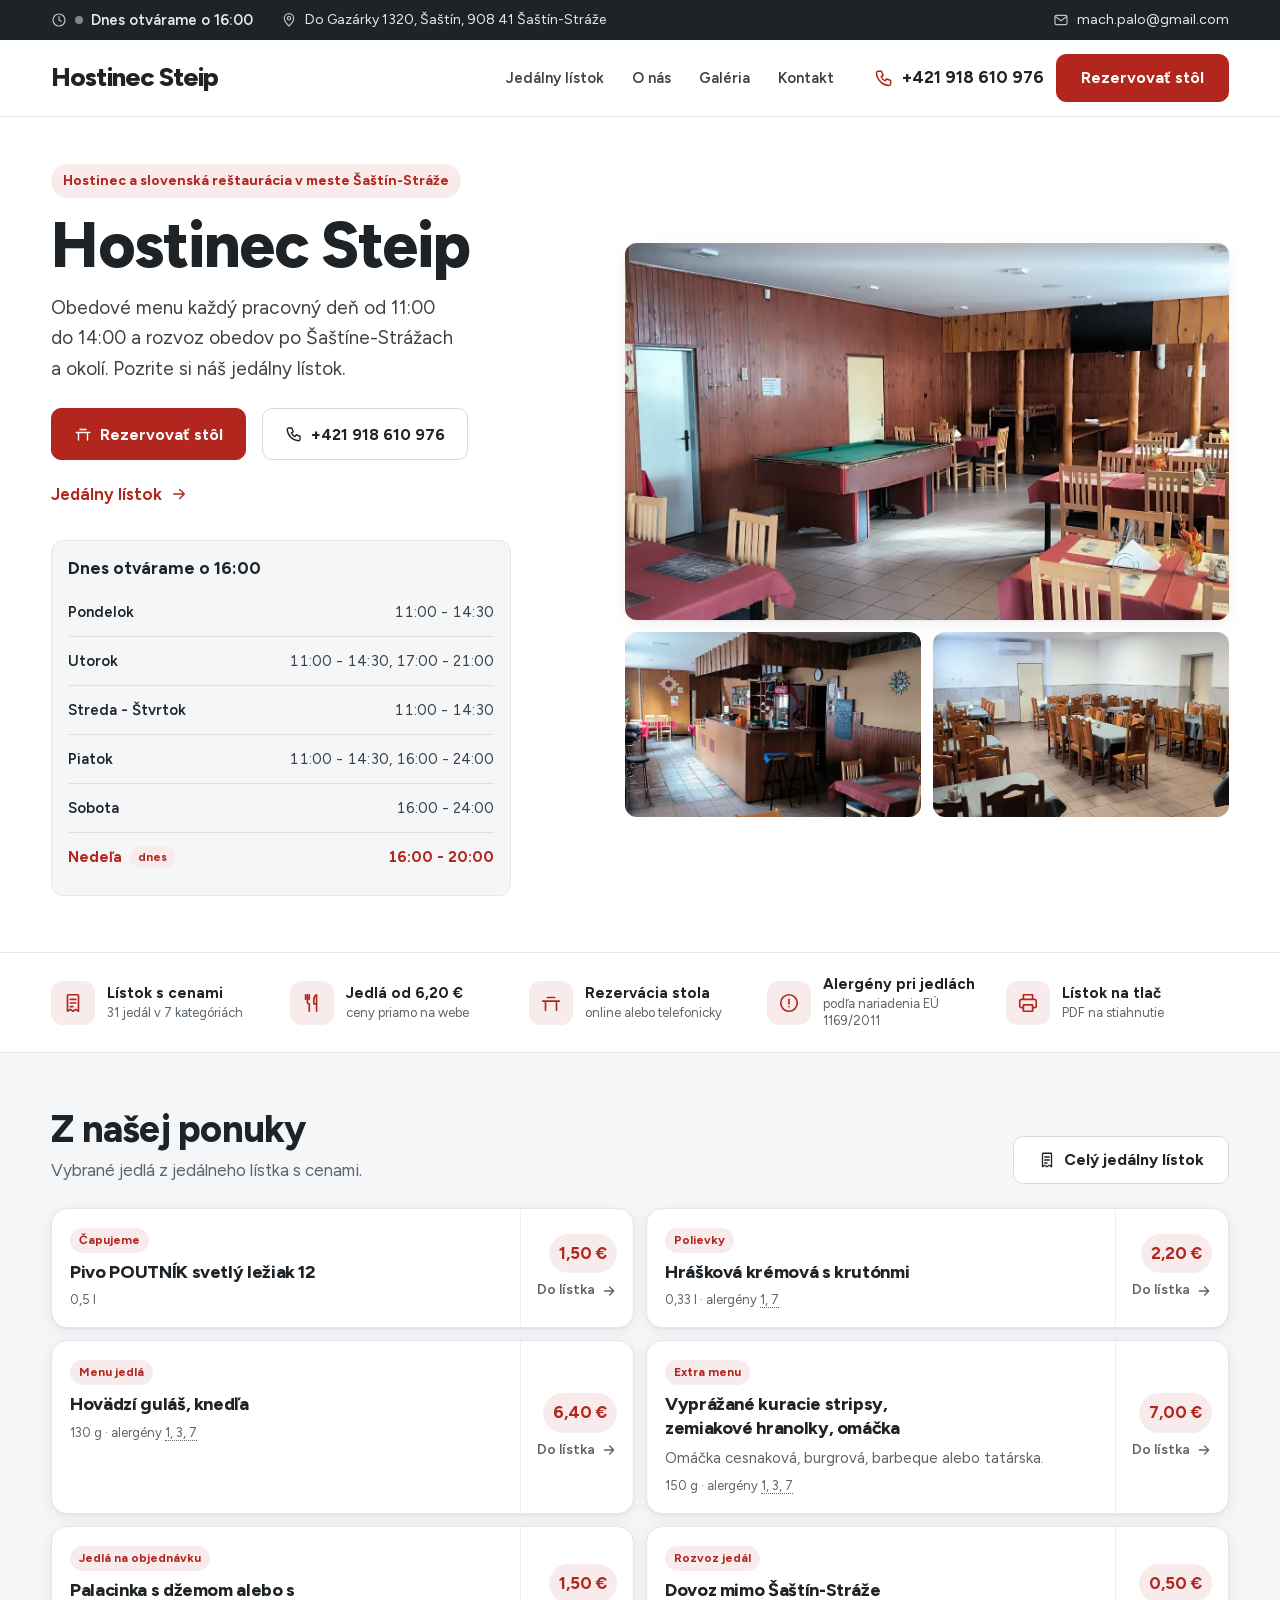
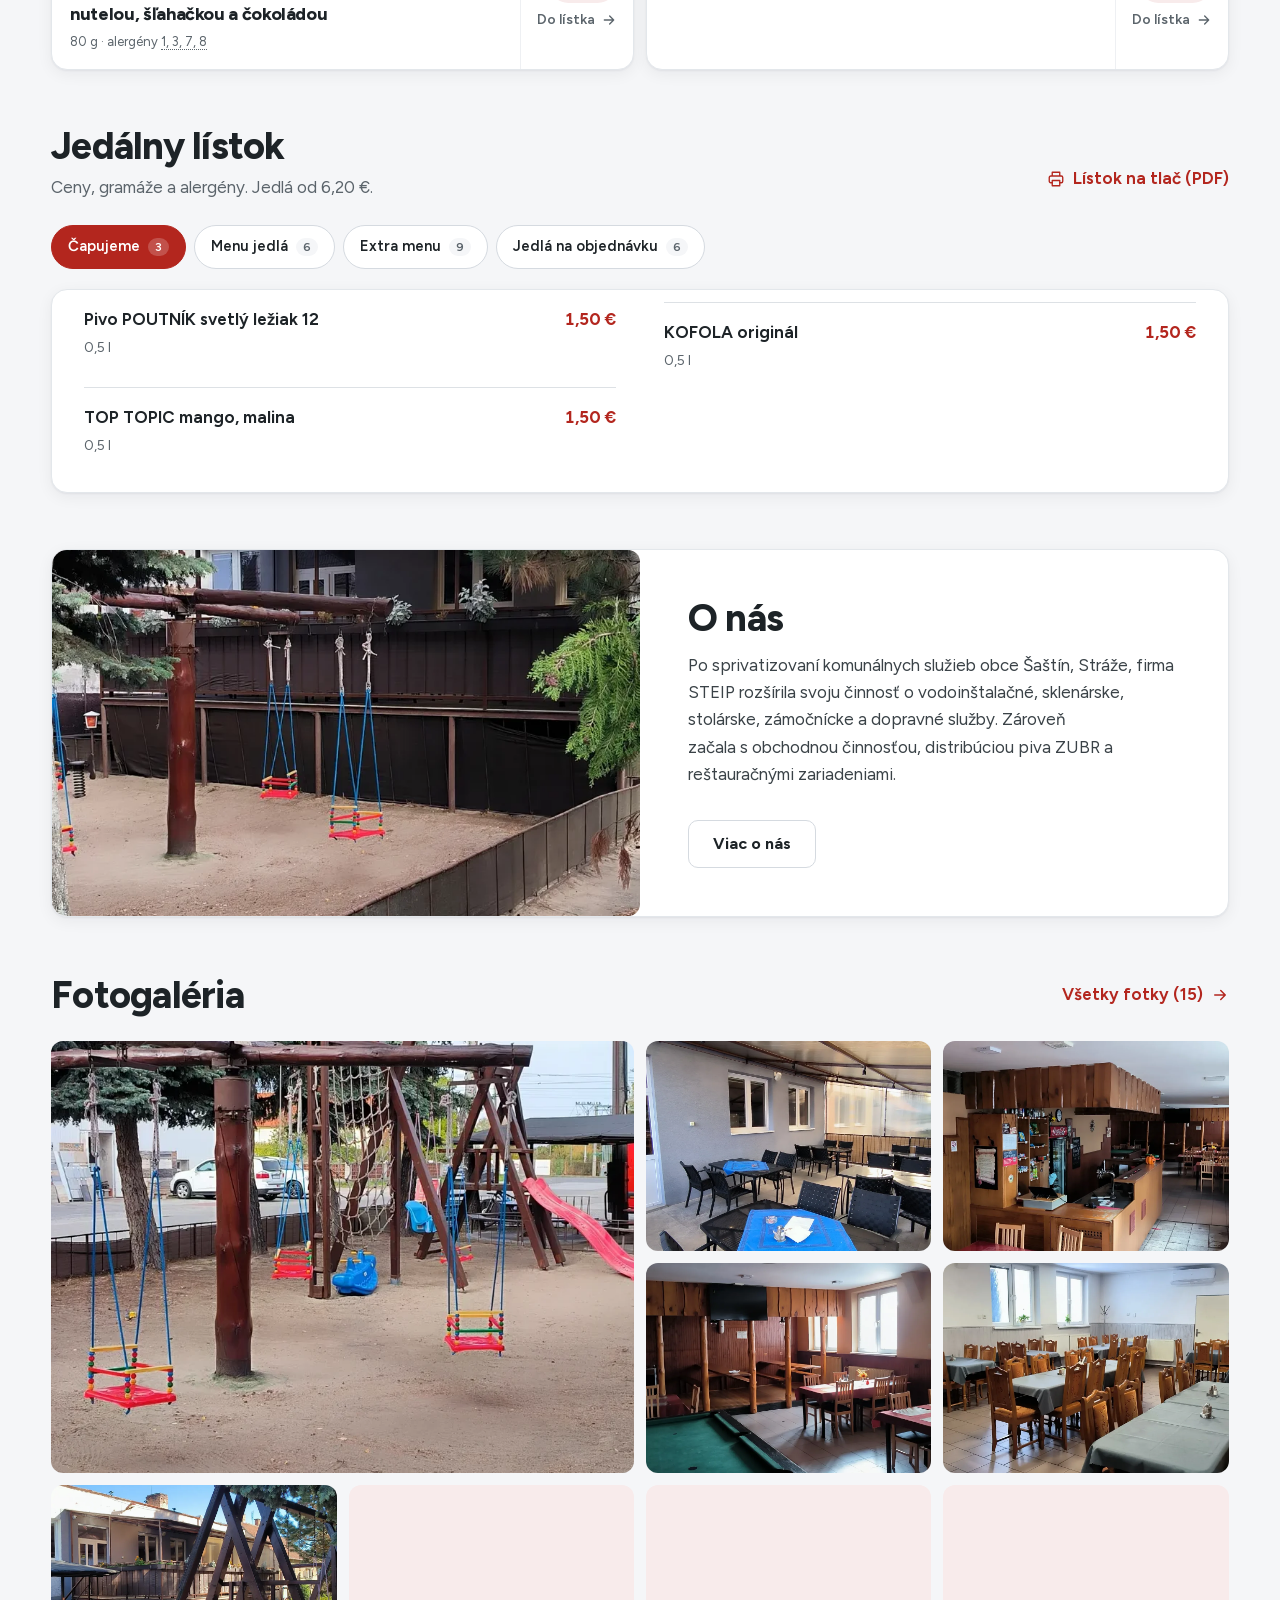
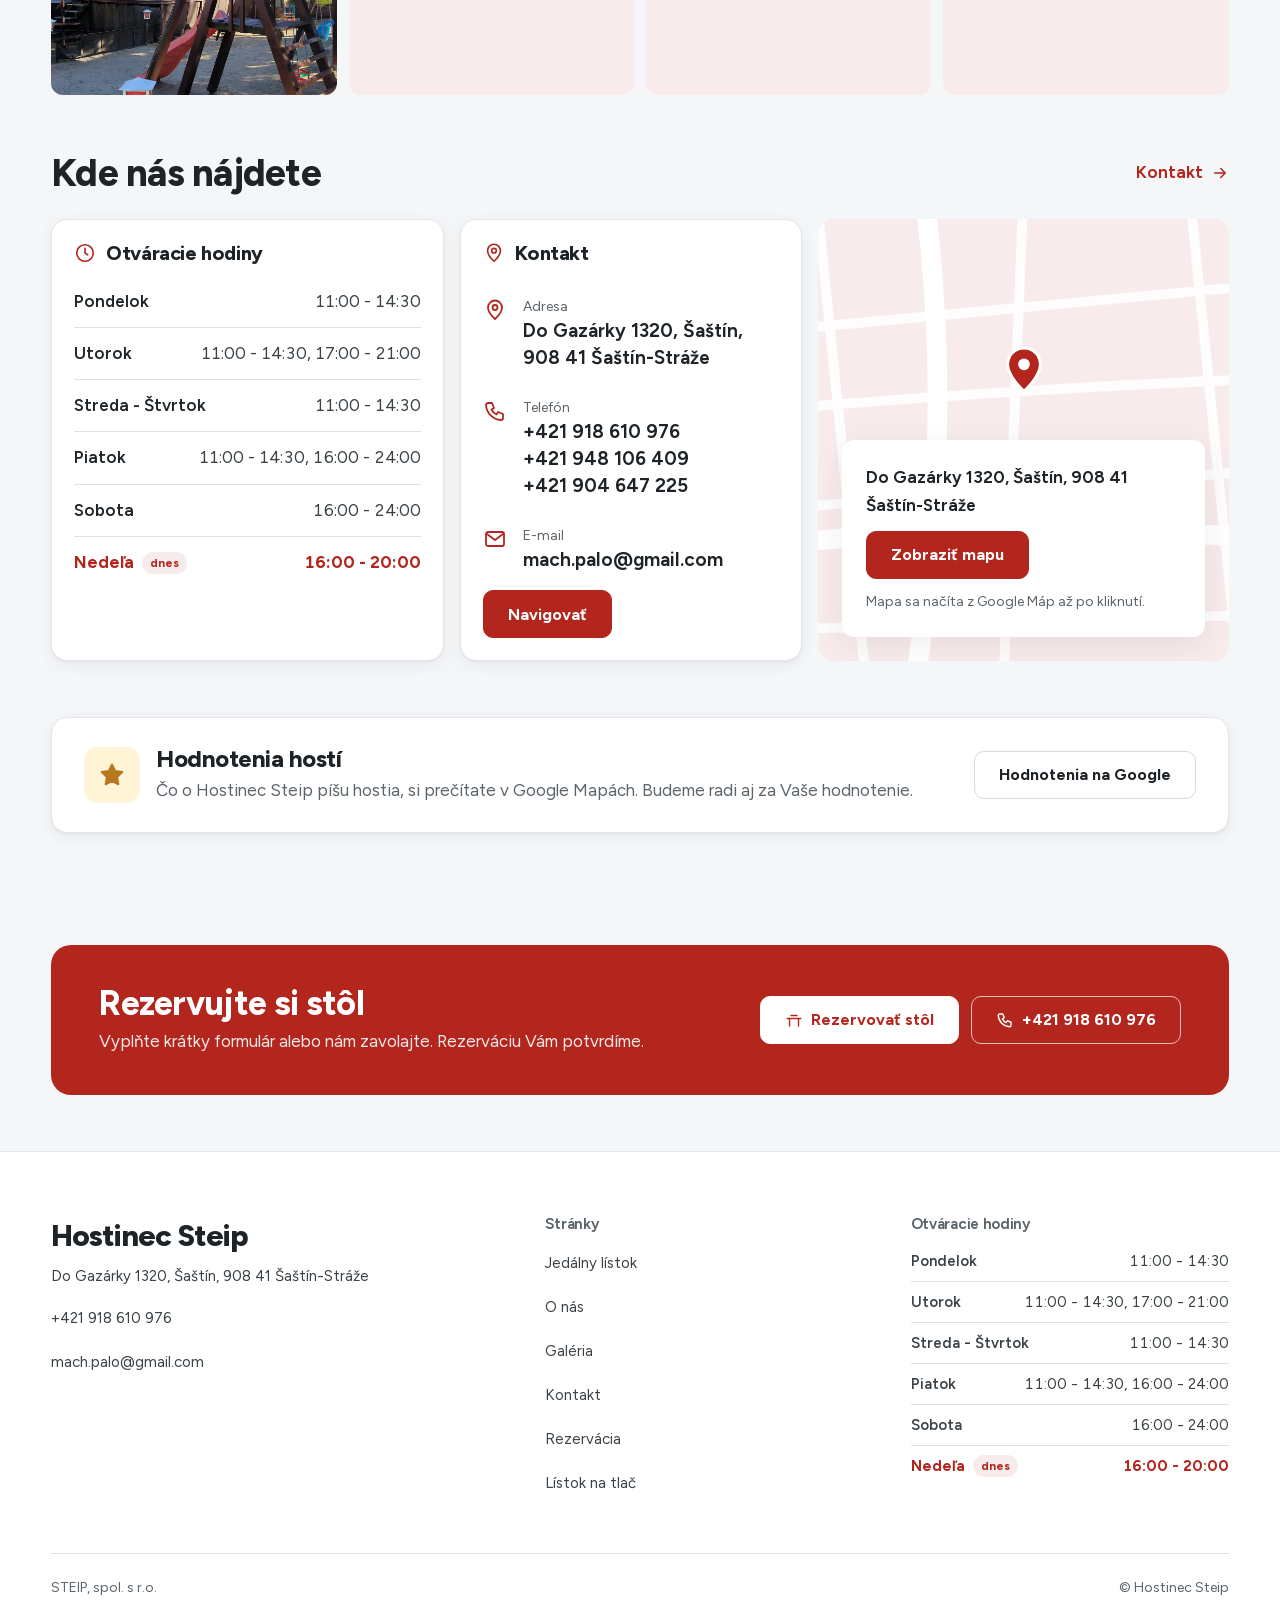
==== index.html @ 312dd87b "deploy" ====
<!doctype html>
<html lang="sk">
<head>
<meta charset="utf-8">
<meta name="viewport" content="width=device-width, initial-scale=1">
<title>Hostinec Steip, hostinec a slovenská reštaurácia v meste Šaštín-Stráže</title>
<meta name="description" content="Hostinec Steip v meste Šaštín-Stráže: jedálny lístok s cenami, otváracie hodiny, rezervácia stola.">

<meta property="og:title" content="Hostinec Steip, hostinec a slovenská reštaurácia v meste Šaštín-Stráže">
<meta property="og:description" content="Hostinec Steip v meste Šaštín-Stráže: jedálny lístok s cenami, otváracie hodiny, rezervácia stola.">
<meta property="og:type" content="website">
<meta property="og:locale" content="sk_SK">
<meta name="theme-color" content="#F5F6F4">
<link rel="icon" href="data:image/svg+xml,%3Csvg xmlns='http://www.w3.org/2000/svg' viewBox='0 0 64 64'%3E%3Crect width='64' height='64' rx='16' fill='%233F6B51'/%3E%3Ctext x='32' y='44' font-family='Arial,sans-serif' font-weight='700' font-size='34' fill='white' text-anchor='middle'%3EH%3C/text%3E%3C/svg%3E">
<link rel="preload" href="assets/fonts/Figtree-latin.woff2" as="font" type="font/woff2" crossorigin>
<link rel="stylesheet" href="assets/fonty-kaviaren.css"><link rel="stylesheet" href="assets/kaviaren.css"><link rel="stylesheet" href="assets/portal.css">
<style>:root{--akcent:#B3261E;--akcent-text:#B3261E;--jemna:color-mix(in srgb,#B3261E 9%,#fff);--papier:#F5F6F8;--p-akcent:#B3261E}</style>
<script>document.documentElement.classList.add('js')</script>
</head>
<body class="p-portal">
<a class="k-skok" href="#obsah">Preskočiť na obsah</a><div class="p-info"><div class="k-obal p-info__in"><span class="p-info__stav"><svg viewBox="0 0 24 24" fill="none" stroke="currentColor" stroke-width="1.8" stroke-linecap="round" stroke-linejoin="round" aria-hidden="true"><circle cx="12" cy="12" r="9"/><path d="M12 7v5l3 2"/></svg><span class="k-stav" data-hodiny="[[&quot;Pondelok&quot;, &quot;11:00 - 14:30&quot;], [&quot;Utorok&quot;, &quot;11:00 - 14:30, 17:00 - 21:00&quot;], [&quot;Streda - Štvrtok&quot;, &quot;11:00 - 14:30&quot;], [&quot;Piatok&quot;, &quot;11:00 - 14:30, 16:00 - 24:00&quot;], [&quot;Sobota&quot;, &quot;16:00 - 24:00&quot;], [&quot;Nedeľa&quot;, &quot;16:00 - 20:00&quot;]]">Otváracie hodiny</span></span><a href="https://www.google.com/maps/search/?api=1&amp;query=Do Gazárky 1320, Šaštín, 908 41 Šaštín-Stráže" target="_blank" rel="noopener"><svg viewBox="0 0 24 24" fill="none" stroke="currentColor" stroke-width="1.8" stroke-linecap="round" stroke-linejoin="round" aria-hidden="true"><path d="M12 21s-7-6.2-7-11.5a7 7 0 0 1 14 0C19 14.8 12 21 12 21z"/><circle cx="12" cy="9.5" r="2.5"/></svg>Do Gazárky 1320, Šaštín, 908 41 Šaštín-Stráže</a><a class="p-info__mail" href="mailto:mach.palo@gmail.com"><svg viewBox="0 0 24 24" fill="none" stroke="currentColor" stroke-width="1.8" stroke-linecap="round" stroke-linejoin="round" aria-hidden="true"><rect x="3" y="5" width="18" height="14" rx="2"/><path d="m4 7 8 6 8-6"/></svg>mach.palo@gmail.com</a></div></div>
<header class="k-hlava p-hlava"><div class="k-hlava__in">
<a class="k-logo" href="./" style="--ld:4.18" aria-label="Hostinec Steip, úvod">Hostinec Steip</a>
<nav class="k-nav" id="k-nav" aria-label="Hlavná navigácia">
<ul><li><a href="jedalny-listok/">Jedálny lístok</a></li><li><a href="o-nas/">O nás</a></li><li><a href="galeria/">Galéria</a></li><li><a href="kontakt/">Kontakt</a></li></ul>
<a class="k-tlacidlo k-nav__rez" href="rezervacia/">Rezervovať stôl</a>
<div class="k-nav__extra"><a href="tel:+421918610976"><svg viewBox="0 0 24 24" fill="none" stroke="currentColor" stroke-width="1.8" stroke-linecap="round" stroke-linejoin="round" aria-hidden="true"><path d="M5 4h4l2 5-2.5 1.5a11 11 0 0 0 5 5L15 13l5 2v4a2 2 0 0 1-2 2A16 16 0 0 1 3 6a2 2 0 0 1 2-2"/></svg>+421 918 610 976</a><a href="https://www.google.com/maps/search/?api=1&amp;query=Do Gazárky 1320, Šaštín, 908 41 Šaštín-Stráže" target="_blank" rel="noopener"><svg viewBox="0 0 24 24" fill="none" stroke="currentColor" stroke-width="1.8" stroke-linecap="round" stroke-linejoin="round" aria-hidden="true"><path d="M12 21s-7-6.2-7-11.5a7 7 0 0 1 14 0C19 14.8 12 21 12 21z"/><circle cx="12" cy="9.5" r="2.5"/></svg>Do Gazárky 1320, Šaštín, 908 41 Šaštín-Stráže</a></div>
</nav>
<a class="p-hlava__tel" href="tel:+421918610976"><svg viewBox="0 0 24 24" fill="none" stroke="currentColor" stroke-width="1.8" stroke-linecap="round" stroke-linejoin="round" aria-hidden="true"><path d="M5 4h4l2 5-2.5 1.5a11 11 0 0 0 5 5L15 13l5 2v4a2 2 0 0 1-2 2A16 16 0 0 1 3 6a2 2 0 0 1 2-2"/></svg><span>+421 918 610 976</span></a>
<a class="k-tlacidlo p-hlava__rez" href="rezervacia/">Rezervovať stôl</a>
<button class="k-menu-tl" type="button" aria-expanded="false" aria-controls="k-nav"><span class="k-menu-tl__ik" aria-hidden="true"><i></i><i></i></span><span>Menu</span></button>
</div></header>
<main id="obsah">
<section class="p-uvod"><div class="k-obal p-uvod__in">
<div class="p-uvod__txt">
<p class="p-uvod__typ">Hostinec a slovenská reštaurácia v meste Šaštín-Stráže</p>
<h1 style="--d:4.09">Hostinec Steip</h1>
<p class="p-uvod__claim">Obedové menu každý pracovný deň od 11:00 do 14:00 a rozvoz obedov po Šaštíne-Strážach a okolí. Pozrite si náš jedálny lístok.</p>
<div class="p-uvod__akcie"><a class="k-tlacidlo" href="rezervacia/"><svg viewBox="0 0 24 24" fill="none" stroke="currentColor" stroke-width="1.8" stroke-linecap="round" stroke-linejoin="round" aria-hidden="true"><path d="M3 10h18M6 10v10M18 10v10M8 6h8"/></svg>Rezervovať stôl</a><a class="k-tlacidlo k-tlacidlo--obrys" href="tel:+421918610976"><svg viewBox="0 0 24 24" fill="none" stroke="currentColor" stroke-width="1.8" stroke-linecap="round" stroke-linejoin="round" aria-hidden="true"><path d="M5 4h4l2 5-2.5 1.5a11 11 0 0 0 5 5L15 13l5 2v4a2 2 0 0 1-2 2A16 16 0 0 1 3 6a2 2 0 0 1 2-2"/></svg>+421 918 610 976</a>
<a class="k-odkaz" href="jedalny-listok/">Jedálny lístok<svg viewBox="0 0 24 24" fill="none" stroke="currentColor" stroke-width="2" stroke-linecap="round" stroke-linejoin="round" aria-hidden="true"><path d="M5 12h14M13 6l6 6-6 6"/></svg></a></div>
<div class="p-uvod__dnes"><span class="p-dnes" data-p-dnes>Otváracie hodiny</span><dl class="k-hodiny p-uvod__hod" data-hodiny><div><dt>Pondelok</dt><dd>11:00 - 14:30</dd></div><div><dt>Utorok</dt><dd>11:00 - 14:30, 17:00 - 21:00</dd></div><div><dt>Streda - Štvrtok</dt><dd>11:00 - 14:30</dd></div><div><dt>Piatok</dt><dd>11:00 - 14:30, 16:00 - 24:00</dd></div><div><dt>Sobota</dt><dd>16:00 - 24:00</dd></div><div><dt>Nedeľa</dt><dd>16:00 - 20:00</dd></div></dl></div>
</div>
<div class="p-uvod__fotky"><div class="k-f p-uvod__foto"><img src="assets/foto/foto-20261015-145757.webp" alt="Hostinec Steip, Šaštín-Stráže" width="1620" height="810" fetchpriority=high decoding="async"></div><a class="p-uvod__mala" data-lightbox href="assets/foto/foto-20261015-145817.webp"><img src="assets/foto/foto-20261015-145817.webp" alt="Hostinec Steip, Šaštín-Stráže, fotka 2" width="1620" height="810" decoding="async"></a><a class="p-uvod__mala" data-lightbox href="assets/foto/foto-20261015-145920.webp"><img src="assets/foto/foto-20261015-145920.webp" alt="Hostinec Steip, Šaštín-Stráže, fotka 3" width="1620" height="810" decoding="async"></a></div>
</div></section><section class="p-vyhody" aria-label="Čo u nás nájdete"><div class="k-obal"><ul class="p-vyhody__rad p-vyhody__rad--5">
<li><span class="p-vyhody__ik"><svg viewBox="0 0 24 24" fill="none" stroke="currentColor" stroke-width="1.8" stroke-linecap="round" stroke-linejoin="round" aria-hidden="true"><path d="M7 3h10a1 1 0 0 1 1 1v17l-3-2-3 2-3-2-3 2V4a1 1 0 0 1 1-1z"/><path d="M9 8h6M9 12h6M9 16h3"/></svg></span><div><b>Lístok s cenami</b><span>31 jedál v 7 kategóriách</span></div></li><li><span class="p-vyhody__ik"><svg viewBox="0 0 24 24" fill="none" stroke="currentColor" stroke-width="1.8" stroke-linecap="round" stroke-linejoin="round" aria-hidden="true"><path d="M7 3v8a2 2 0 0 0 2 2v8M5 3v5M9 3v5M17 21V3c-2 1-3 3-3 6v4h3"/></svg></span><div><b>Jedlá od 6,20 €</b><span>ceny priamo na webe</span></div></li><li><span class="p-vyhody__ik"><svg viewBox="0 0 24 24" fill="none" stroke="currentColor" stroke-width="1.8" stroke-linecap="round" stroke-linejoin="round" aria-hidden="true"><path d="M3 10h18M6 10v10M18 10v10M8 6h8"/></svg></span><div><b>Rezervácia stola</b><span>online alebo telefonicky</span></div></li><li><span class="p-vyhody__ik"><svg viewBox="0 0 24 24" fill="none" stroke="currentColor" stroke-width="1.8" stroke-linecap="round" stroke-linejoin="round" aria-hidden="true"><circle cx="12" cy="12" r="9"/><path d="M12 8v5M12 16h.01"/></svg></span><div><b>Alergény pri jedlách</b><span>podľa nariadenia EÚ 1169/2011</span></div></li><li><span class="p-vyhody__ik"><svg viewBox="0 0 24 24" fill="none" stroke="currentColor" stroke-width="1.8" stroke-linecap="round" stroke-linejoin="round" aria-hidden="true"><path d="M7 8V3h10v5M7 17H5a2 2 0 0 1-2-2v-5a2 2 0 0 1 2-2h14a2 2 0 0 1 2 2v5a2 2 0 0 1-2 2h-2"/><path d="M7 14h10v7H7z"/></svg></span><div><b>Lístok na tlač</b><span>PDF na stiahnutie</span></div></li>
</ul></div></section><section class="k-sekcia p-sekcia" aria-labelledby="jedla-h"><div class="k-obal">
<div class="p-hl"><div><h2 id="jedla-h">Z našej ponuky</h2><p>Vybrané jedlá z jedálneho lístka s cenami.</p></div>
<a class="k-tlacidlo k-tlacidlo--obrys" href="jedalny-listok/"><svg viewBox="0 0 24 24" fill="none" stroke="currentColor" stroke-width="1.8" stroke-linecap="round" stroke-linejoin="round" aria-hidden="true"><path d="M7 3h10a1 1 0 0 1 1 1v17l-3-2-3 2-3-2-3 2V4a1 1 0 0 1 1-1z"/><path d="M9 8h6M9 12h6M9 16h3"/></svg>Celý jedálny lístok</a></div>
<ul class="p-jedla p-jedla--text"><li class="p-jedlo"><a href="jedalny-listok/#k-1">
<div class="p-jedlo__t"><span class="p-stitok">Čapujeme</span><h3>Pivo POUTNÍK svetlý ležiak 12</h3>
<p class="p-jedlo__m">0,5 l</p></div>
<div class="p-jedlo__c"><b>1,50 €</b><span>Do lístka<svg viewBox="0 0 24 24" fill="none" stroke="currentColor" stroke-width="2" stroke-linecap="round" stroke-linejoin="round" aria-hidden="true"><path d="M5 12h14M13 6l6 6-6 6"/></svg></span></div></a></li><li class="p-jedlo"><a href="jedalny-listok/#k-2">
<div class="p-jedlo__t"><span class="p-stitok">Polievky</span><h3>Hrášková krémová s krutónmi</h3>
<p class="p-jedlo__m">0,33 l · alergény <abbr title="Obilniny obsahujúce lepok, Mlieko">1, 7</abbr></p></div>
<div class="p-jedlo__c"><b>2,20 €</b><span>Do lístka<svg viewBox="0 0 24 24" fill="none" stroke="currentColor" stroke-width="2" stroke-linecap="round" stroke-linejoin="round" aria-hidden="true"><path d="M5 12h14M13 6l6 6-6 6"/></svg></span></div></a></li><li class="p-jedlo"><a href="jedalny-listok/#k-4">
<div class="p-jedlo__t"><span class="p-stitok">Menu jedlá</span><h3>Hovädzí guláš, knedľa</h3>
<p class="p-jedlo__m">130 g · alergény <abbr title="Obilniny obsahujúce lepok, Vajcia, Mlieko">1, 3, 7</abbr></p></div>
<div class="p-jedlo__c"><b>6,40 €</b><span>Do lístka<svg viewBox="0 0 24 24" fill="none" stroke="currentColor" stroke-width="2" stroke-linecap="round" stroke-linejoin="round" aria-hidden="true"><path d="M5 12h14M13 6l6 6-6 6"/></svg></span></div></a></li><li class="p-jedlo"><a href="jedalny-listok/#k-5">
<div class="p-jedlo__t"><span class="p-stitok">Extra menu</span><h3>Vyprážané kuracie stripsy, zemiakové hranolky, omáčka</h3>
<p>Omáčka cesnaková, burgrová, barbeque alebo tatárska.</p><p class="p-jedlo__m">150 g · alergény <abbr title="Obilniny obsahujúce lepok, Vajcia, Mlieko">1, 3, 7</abbr></p></div>
<div class="p-jedlo__c"><b>7,00 €</b><span>Do lístka<svg viewBox="0 0 24 24" fill="none" stroke="currentColor" stroke-width="2" stroke-linecap="round" stroke-linejoin="round" aria-hidden="true"><path d="M5 12h14M13 6l6 6-6 6"/></svg></span></div></a></li><li class="p-jedlo"><a href="jedalny-listok/#k-6">
<div class="p-jedlo__t"><span class="p-stitok">Jedlá na objednávku</span><h3>Palacinka s džemom alebo s nutelou, šľahačkou a čokoládou</h3>
<p class="p-jedlo__m">80 g · alergény <abbr title="Obilniny obsahujúce lepok, Vajcia, Mlieko, Orechy">1, 3, 7, 8</abbr></p></div>
<div class="p-jedlo__c"><b>1,50 €</b><span>Do lístka<svg viewBox="0 0 24 24" fill="none" stroke="currentColor" stroke-width="2" stroke-linecap="round" stroke-linejoin="round" aria-hidden="true"><path d="M5 12h14M13 6l6 6-6 6"/></svg></span></div></a></li><li class="p-jedlo"><a href="jedalny-listok/#k-7">
<div class="p-jedlo__t"><span class="p-stitok">Rozvoz jedál</span><h3>Dovoz mimo Šaštín-Stráže</h3>
</div>
<div class="p-jedlo__c"><b>0,50 €</b><span>Do lístka<svg viewBox="0 0 24 24" fill="none" stroke="currentColor" stroke-width="2" stroke-linecap="round" stroke-linejoin="round" aria-hidden="true"><path d="M5 12h14M13 6l6 6-6 6"/></svg></span></div></a></li></ul>
</div></section><section class="k-sekcia p-sekcia" aria-labelledby="listok-h"><div class="k-obal">
<div class="p-hl"><div><h2 id="listok-h">Jedálny lístok</h2><p>Ceny, gramáže a alergény. Jedlá od 6,20 €.</p></div>
<a class="k-odkaz" href="jedalny-listok.pdf"><svg viewBox="0 0 24 24" fill="none" stroke="currentColor" stroke-width="1.8" stroke-linecap="round" stroke-linejoin="round" aria-hidden="true"><path d="M7 8V3h10v5M7 17H5a2 2 0 0 1-2-2v-5a2 2 0 0 1 2-2h14a2 2 0 0 1 2 2v5a2 2 0 0 1-2 2h-2"/><path d="M7 14h10v7H7z"/></svg>Lístok na tlač (PDF)</a></div>
<div class="p-tabs" data-p-tabs><div class="p-tabs__rad" role="group" aria-label="Kategórie"><button type="button" data-p-tab aria-selected="true">Čapujeme<span>3</span></button><button type="button" data-p-tab aria-selected="false">Menu jedlá<span>6</span></button><button type="button" data-p-tab aria-selected="false">Extra menu<span>9</span></button><button type="button" data-p-tab aria-selected="false">Jedlá na objednávku<span>6</span></button></div>
<div class="p-tabs__karta"><div data-p-panel><ul class="k-polozky"><li class="k-pol"><div class="k-pol__r"><span class="k-pol__n">Pivo POUTNÍK svetlý ležiak 12</span><span class="k-pol__c">1,50 €</span></div><p class=k-pol__m>0,5 l</p></li><li class="k-pol"><div class="k-pol__r"><span class="k-pol__n">KOFOLA originál</span><span class="k-pol__c">1,50 €</span></div><p class=k-pol__m>0,5 l</p></li><li class="k-pol"><div class="k-pol__r"><span class="k-pol__n">TOP TOPIC mango, malina</span><span class="k-pol__c">1,50 €</span></div><p class=k-pol__m>0,5 l</p></li></ul></div><div data-p-panel hidden><ul class="k-polozky"><li class="k-pol"><div class="k-pol__r"><span class="k-pol__n">Hovädzí guláš, knedľa</span><span class="k-pol__c">6,40 €</span></div><p class=k-pol__m>130 g · alergény <abbr title="Obilniny obsahujúce lepok, Vajcia, Mlieko">1, 3, 7</abbr></p></li><li class="k-pol"><div class="k-pol__r"><span class="k-pol__n">Pečená bravčová krkovička, kapusta, knedľa</span><span class="k-pol__c">6,20 €</span></div><p class=k-pol__m>130 g · alergény <abbr title="Obilniny obsahujúce lepok, Vajcia, Mlieko">1, 3, 7</abbr></p></li><li class="k-pol"><div class="k-pol__r"><span class="k-pol__n">Bravčové rizoto so zeleninou a syrom, zeleninový šalát</span><span class="k-pol__c">6,20 €</span></div><p class=k-pol__m>350 g · alergény <abbr title="Mlieko">7</abbr></p></li><li class="k-pol"><div class="k-pol__r"><span class="k-pol__n">Kurací plátok na hubovej omáčke, ryža, zeleninový šalát</span><span class="k-pol__c">6,20 €</span></div><p class=k-pol__m>130 g · alergény <abbr title="Obilniny obsahujúce lepok, Mlieko">1, 7</abbr></p></li><li class="k-pol"><div class="k-pol__r"><span class="k-pol__n">Znojemská hovädzia roštenka, ryža, uhorka</span><span class="k-pol__c">7,00 €</span></div><p class="k-pol__popis">Hovädzie stehno, horčica, uhorka.</p><p class=k-pol__m>130 g · alergény <abbr title="Obilniny obsahujúce lepok, Horčica">1, 10</abbr></p></li><li class="k-pol"><div class="k-pol__r"><span class="k-pol__n">Vyprážaný karfiol, zemiaky, tatárska omáčka</span><span class="k-pol__c">6,20 €</span></div><p class=k-pol__m>150 g · alergény <abbr title="Obilniny obsahujúce lepok, Vajcia, Mlieko">1, 3, 7</abbr></p></li></ul></div><div data-p-panel hidden><ul class="k-polozky"><li class="k-pol"><div class="k-pol__r"><span class="k-pol__n">Vyprážané kuracie stripsy, zemiakové hranolky, omáčka</span><span class="k-pol__c">7,00 €</span></div><p class="k-pol__popis">Omáčka cesnaková, burgrová, barbeque alebo tatárska.</p><p class=k-pol__m>150 g · alergény <abbr title="Obilniny obsahujúce lepok, Vajcia, Mlieko">1, 3, 7</abbr></p></li><li class="k-pol"><div class="k-pol__r"><span class="k-pol__n">Zemiakové šúľance s makom</span><span class="k-pol__c">6,00 €</span></div><p class=k-pol__m>300 g · alergény <abbr title="Obilniny obsahujúce lepok, Mlieko">1, 7</abbr></p></li><li class="k-pol"><div class="k-pol__r"><span class="k-pol__n">Vyprážaný bravčový alebo kurací rezeň, zemiaky alebo ryža, šalát podľa dennej ponuky</span><span class="k-pol__c">7,20 €</span></div><p class=k-pol__m>150 g · alergény <abbr title="Obilniny obsahujúce lepok, Vajcia, Mlieko">1, 3, 7</abbr></p></li><li class="k-pol"><div class="k-pol__r"><span class="k-pol__n">Vyprážaný syr, zemiaky alebo zemiakové hranolky, tatárska omáčka</span><span class="k-pol__c">7,20 €</span></div><p class=k-pol__m>150 g · alergény <abbr title="Obilniny obsahujúce lepok, Vajcia, Mlieko">1, 3, 7</abbr></p></li><li class="k-pol"><div class="k-pol__r"><span class="k-pol__n">Vyprážaný hermelín, zemiaky alebo zemiakové hranolky, tatárska omáčka</span><span class="k-pol__c">6,80 €</span></div><p class=k-pol__m>130 g · alergény <abbr title="Obilniny obsahujúce lepok, Vajcia, Mlieko">1, 3, 7</abbr></p></li><li class="k-pol"><div class="k-pol__r"><span class="k-pol__n">Grécky šalát s balkánskym syrom, bagetka</span><span class="k-pol__c">7,00 €</span></div><p class=k-pol__m>300 g · alergény <abbr title="Obilniny obsahujúce lepok, Mlieko">1, 7</abbr></p></li><li class="k-pol"><div class="k-pol__r"><span class="k-pol__n">Burger, zemiakové hranolky alebo zemiakové chipsy</span><span class="k-pol__c">7,50 €</span></div><p class="k-pol__popis">Hovädzie mäso, dressing, ľadový šalát, paradajka, cibuľa, syr, jalapeño paprika.</p><p class=k-pol__m>150 g · alergény <abbr title="Obilniny obsahujúce lepok, Mlieko">1, 7</abbr></p></li><li class="k-pol"><div class="k-pol__r"><span class="k-pol__n">Lokša s makom alebo s makom a slivkovým lekvárom</span><span class="k-pol__c">1,70 €</span></div><p class=k-pol__m>100 g · alergény <abbr title="Obilniny obsahujúce lepok">1</abbr></p></li></ul><a class=k-odkaz href=jedalny-listok/#k-5>Ďalších 1 v lístku<svg viewBox="0 0 24 24" fill="none" stroke="currentColor" stroke-width="2" stroke-linecap="round" stroke-linejoin="round" aria-hidden="true"><path d="M5 12h14M13 6l6 6-6 6"/></svg></a></div><div data-p-panel hidden><ul class="k-polozky"><li class="k-pol"><div class="k-pol__r"><span class="k-pol__n">Palacinka s džemom alebo s nutelou, šľahačkou a čokoládou</span><span class="k-pol__c">1,50 €</span></div><p class=k-pol__m>80 g · alergény <abbr title="Obilniny obsahujúce lepok, Vajcia, Mlieko, Orechy">1, 3, 7, 8</abbr></p></li><li class="k-pol"><div class="k-pol__r"><span class="k-pol__n">Grilovaný hermelín s brusnicami</span><span class="k-pol__c">6,80 €</span></div><p class=k-pol__m>120 g · alergény <abbr title="Mlieko">7</abbr></p></li><li class="k-pol"><div class="k-pol__r"><span class="k-pol__n">Grilovaný losos na masle</span><span class="k-pol__c">8,00 €</span></div><p class=k-pol__m>150 g · alergény <abbr title="Ryby, Mlieko">4, 7</abbr></p></li><li class="k-pol"><div class="k-pol__r"><span class="k-pol__n">Prírodný bravčový alebo kurací rezeň so syrom</span><span class="k-pol__c">7,50 €</span></div><p class=k-pol__m>150 g · alergény <abbr title="Mlieko">7</abbr></p></li><li class="k-pol"><div class="k-pol__r"><span class="k-pol__n">Vyprážaný kurací gordon blue</span><span class="k-pol__c">8,00 €</span></div><p class="k-pol__popis">Kuracie prsia, tehla syr, šunka.</p><p class=k-pol__m>200 g · alergény <abbr title="Obilniny obsahujúce lepok, Vajcia, Mlieko">1, 3, 7</abbr></p></li><li class="k-pol"><div class="k-pol__r"><span class="k-pol__n">Čiernohorský bravčový alebo kurací rezeň</span><span class="k-pol__c">8,00 €</span></div><p class=k-pol__m>200 g · alergény <abbr title="Obilniny obsahujúce lepok, Vajcia, Mlieko">1, 3, 7</abbr></p></li></ul></div></div></div>
</div></section><section class="k-sekcia p-sekcia" aria-labelledby="onas-h"><div class="k-obal"><div class="p-karta p-onas">
<div class="k-f p-onas__f"><img src="assets/foto/foto-20261015-124109.webp" alt="Hostinec Steip, interiér" width="810" height="1440" loading=lazy decoding="async"></div>
<div class="p-onas__txt"><h2 id="onas-h">O nás</h2><p>Po sprivatizovaní komunálnych služieb obce Šaštín, Stráže, firma STEIP rozšírila svoju činnosť o vodoinštalačné, sklenárske, stolárske, zámočnícke a dopravné služby. Zároveň začala s obchodnou činnosťou, distribúciou piva ZUBR a reštauračnými zariadeniami.</p>
<div class="k-akcie"><a class="k-tlacidlo k-tlacidlo--obrys" href="o-nas/">Viac o nás</a></div></div>
</div></div></section><section class="k-sekcia p-sekcia" aria-labelledby="gal-h"><div class="k-obal">
<div class="p-hl"><div><h2 id="gal-h">Fotogaléria</h2></div>
<a class="k-odkaz" href="galeria/">Všetky fotky (15)<svg viewBox="0 0 24 24" fill="none" stroke="currentColor" stroke-width="2" stroke-linecap="round" stroke-linejoin="round" aria-hidden="true"><path d="M5 12h14M13 6l6 6-6 6"/></svg></a></div>
<div class="p-mozaika p-mozaika--9" data-galeria><a class="p-mozaika__d" data-lightbox href="assets/foto/foto-20261015-124242.webp"><img src="assets/foto/foto-20261015-124242.webp" alt="Hostinec Steip, fotka 1" width="810" height="1440" decoding="async"></a><a class="p-mozaika__d" data-lightbox href="assets/foto/foto-20261015-124443.webp"><img src="assets/foto/foto-20261015-124443.webp" alt="Hostinec Steip, fotka 2" width="1620" height="810" decoding="async"></a><a class="p-mozaika__d" data-lightbox href="assets/foto/foto-20261015-145738.webp"><img src="assets/foto/foto-20261015-145738.webp" alt="Hostinec Steip, fotka 3" width="1620" height="810" decoding="async"></a><a class="p-mozaika__d" data-lightbox href="assets/foto/foto-20261015-145845.webp"><img src="assets/foto/foto-20261015-145845.webp" alt="Hostinec Steip, fotka 4" width="1620" height="810" decoding="async"></a><a class="p-mozaika__d" data-lightbox href="assets/foto/foto-20261015-145938.webp"><img src="assets/foto/foto-20261015-145938.webp" alt="Hostinec Steip, fotka 5" width="1620" height="810" decoding="async"></a><a class="p-mozaika__d" data-lightbox href="assets/foto/foto-20261016-145828.webp"><img src="assets/foto/foto-20261016-145828.webp" alt="Hostinec Steip, fotka 6" width="1620" height="810" decoding="async"></a><a class="p-mozaika__d" data-lightbox href="assets/foto/foto-20261016-145841.webp"><img src="assets/foto/foto-20261016-145841.webp" alt="Hostinec Steip, fotka 7" width="1620" height="810" decoding="async"></a><a class="p-mozaika__d" data-lightbox href="assets/foto/sala-oslavy-01.webp"><img src="assets/foto/sala-oslavy-01.webp" alt="Hostinec Steip, fotka 8" width="720" height="1280" decoding="async"></a><a class="p-mozaika__d" data-lightbox href="assets/foto/sala-oslavy-02.webp"><img src="assets/foto/sala-oslavy-02.webp" alt="Hostinec Steip, fotka 9" width="720" height="1280" decoding="async"></a></div>
</div></section><section class="k-sekcia p-sekcia" aria-labelledby="kde-h"><div class="k-obal">
<div class="p-hl"><div><h2 id="kde-h">Kde nás nájdete</h2></div>
<a class="k-odkaz" href="kontakt/">Kontakt<svg viewBox="0 0 24 24" fill="none" stroke="currentColor" stroke-width="2" stroke-linecap="round" stroke-linejoin="round" aria-hidden="true"><path d="M5 12h14M13 6l6 6-6 6"/></svg></a></div>
<div class="p-kde">
<div class="p-karta p-kde__hod"><h3><svg viewBox="0 0 24 24" fill="none" stroke="currentColor" stroke-width="1.8" stroke-linecap="round" stroke-linejoin="round" aria-hidden="true"><circle cx="12" cy="12" r="9"/><path d="M12 7v5l3 2"/></svg>Otváracie hodiny</h3><dl class="k-hodiny" data-hodiny><div><dt>Pondelok</dt><dd>11:00 - 14:30</dd></div><div><dt>Utorok</dt><dd>11:00 - 14:30, 17:00 - 21:00</dd></div><div><dt>Streda - Štvrtok</dt><dd>11:00 - 14:30</dd></div><div><dt>Piatok</dt><dd>11:00 - 14:30, 16:00 - 24:00</dd></div><div><dt>Sobota</dt><dd>16:00 - 24:00</dd></div><div><dt>Nedeľa</dt><dd>16:00 - 20:00</dd></div></dl></div>
<div class="p-karta p-kde__udaje"><h3><svg viewBox="0 0 24 24" fill="none" stroke="currentColor" stroke-width="1.8" stroke-linecap="round" stroke-linejoin="round" aria-hidden="true"><path d="M12 21s-7-6.2-7-11.5a7 7 0 0 1 14 0C19 14.8 12 21 12 21z"/><circle cx="12" cy="9.5" r="2.5"/></svg>Kontakt</h3><ul class="k-udaje"><li><svg viewBox="0 0 24 24" fill="none" stroke="currentColor" stroke-width="1.8" stroke-linecap="round" stroke-linejoin="round" aria-hidden="true"><path d="M12 21s-7-6.2-7-11.5a7 7 0 0 1 14 0C19 14.8 12 21 12 21z"/><circle cx="12" cy="9.5" r="2.5"/></svg><div><span>Adresa</span><a href="https://www.google.com/maps/search/?api=1&amp;query=Do Gazárky 1320, Šaštín, 908 41 Šaštín-Stráže" target="_blank" rel="noopener">Do Gazárky 1320, Šaštín, 908 41 Šaštín-Stráže</a></div></li><li><svg viewBox="0 0 24 24" fill="none" stroke="currentColor" stroke-width="1.8" stroke-linecap="round" stroke-linejoin="round" aria-hidden="true"><path d="M5 4h4l2 5-2.5 1.5a11 11 0 0 0 5 5L15 13l5 2v4a2 2 0 0 1-2 2A16 16 0 0 1 3 6a2 2 0 0 1 2-2"/></svg><div><span>Telefón</span><a href="tel:+421918610976">+421 918 610 976</a><br><a href="tel:+421948106409">+421 948 106 409</a><br><a href="tel:+421904647225">+421 904 647 225</a></div></li><li><svg viewBox="0 0 24 24" fill="none" stroke="currentColor" stroke-width="1.8" stroke-linecap="round" stroke-linejoin="round" aria-hidden="true"><rect x="3" y="5" width="18" height="14" rx="2"/><path d="m4 7 8 6 8-6"/></svg><div><span>E-mail</span><a href="mailto:mach.palo@gmail.com">mach.palo@gmail.com</a></div></li></ul>
<a class="k-tlacidlo" href="https://www.google.com/maps/search/?api=1&amp;query=Do Gazárky 1320, Šaštín, 908 41 Šaštín-Stráže" target="_blank" rel="noopener">Navigovať</a></div>
<div class="k-mapa p-mapa" data-mapa="https://maps.google.com/maps?q=Do%20Gaz%C3%A1rky%201320%2C%20%C5%A0a%C5%A1t%C3%ADn%2C%20908%2041%20%C5%A0a%C5%A1t%C3%ADn-Str%C3%A1%C5%BEe&amp;z=16&amp;output=embed">
<svg class="k-mapa__ulice" viewBox="0 0 600 450" preserveAspectRatio="xMidYMid slice" aria-hidden="true">
<path d="M-20 120 L620 60 M-20 300 L620 250 M-20 420 L620 400 M90 -20 L140 470 M300 -20 L280 470 M470 -20 L520 470 M-20 200 Q300 170 620 160" />
<path class="k-mapa__hlavna" d="M-20 340 Q250 300 620 330 M200 -20 Q230 220 190 470" /></svg>
<div class="k-mapa__pin"><svg viewBox="0 0 24 24" fill="none" stroke="currentColor" stroke-width="1.8" stroke-linecap="round" stroke-linejoin="round" aria-hidden="true"><path d="M12 21s-7-6.2-7-11.5a7 7 0 0 1 14 0C19 14.8 12 21 12 21z"/><circle cx="12" cy="9.5" r="2.5"/></svg></div>
<div class="k-mapa__stitok"><p>Do Gazárky 1320, Šaštín, 908 41 Šaštín-Stráže</p><button type="button" class="k-tlacidlo">Zobraziť mapu</button>
<span>Mapa sa načíta z Google Máp až po kliknutí.</span></div></div>
</div></div></section><section class="k-sekcia p-sekcia" aria-labelledby="hod-h"><div class="k-obal"><div class="p-karta p-recenzie">
<div class="p-recenzie__ik"><svg viewBox="0 0 24 24" fill="none" stroke="currentColor" stroke-width="1.8" stroke-linecap="round" stroke-linejoin="round" aria-hidden="true"><path d="m12 3 2.7 5.6 6.1.9-4.4 4.3 1 6.1L12 17l-5.4 2.9 1-6.1L3.2 9.5l6.1-.9z"/></svg></div>
<div><h2 id="hod-h">Hodnotenia hostí</h2><p>Čo o Hostinec Steip píšu hostia, si prečítate v Google Mapách. Budeme radi aj za Vaše hodnotenie.</p></div>
<a class="k-tlacidlo k-tlacidlo--obrys" href="https://www.google.com/maps/search/?api=1&amp;query=Hostinec%20Steip%20Do%20Gaz%C3%A1rky%201320%2C%20%C5%A0a%C5%A1t%C3%ADn%2C%20908%2041%20%C5%A0a%C5%A1t%C3%ADn-Str%C3%A1%C5%BEe" target="_blank" rel="noopener">Hodnotenia na Google</a>
</div></div></section><section class="k-sekcia p-cta" aria-labelledby="cta-h"><div class="k-obal"><div class="p-cta__in">
<div><h2 id="cta-h">Rezervujte si stôl</h2>
<p>Vyplňte krátky formulár alebo nám zavolajte. Rezerváciu Vám potvrdíme.</p></div>
<div class="p-cta__akcie"><a class="k-tlacidlo k-tlacidlo--biele" href="rezervacia/"><svg viewBox="0 0 24 24" fill="none" stroke="currentColor" stroke-width="1.8" stroke-linecap="round" stroke-linejoin="round" aria-hidden="true"><path d="M3 10h18M6 10v10M18 10v10M8 6h8"/></svg>Rezervovať stôl</a><a class="k-tlacidlo k-tlacidlo--obrys-biele" href="tel:+421918610976"><svg viewBox="0 0 24 24" fill="none" stroke="currentColor" stroke-width="1.8" stroke-linecap="round" stroke-linejoin="round" aria-hidden="true"><path d="M5 4h4l2 5-2.5 1.5a11 11 0 0 0 5 5L15 13l5 2v4a2 2 0 0 1-2 2A16 16 0 0 1 3 6a2 2 0 0 1 2-2"/></svg>+421 918 610 976</a></div>
</div></div></section>
</main>
<footer class="k-pata"><div class="k-obal k-pata__in">
<div class="k-pata__znacka"><a class="k-logo k-logo--pata" href="./" style="--ld:4.18" aria-label="Hostinec Steip, úvod">Hostinec Steip</a>
<p>Do Gazárky 1320, Šaštín, 908 41 Šaštín-Stráže</p>
<p class="k-pata__kontakt"><a href="tel:+421918610976">+421 918 610 976</a><a href="mailto:mach.palo@gmail.com">mach.palo@gmail.com</a></p></div>
<nav aria-label="Odkazy v pätičke"><h2>Stránky</h2><ul><li><a href="jedalny-listok/">Jedálny lístok</a></li><li><a href="o-nas/">O nás</a></li><li><a href="galeria/">Galéria</a></li><li><a href="kontakt/">Kontakt</a></li><li><a href="rezervacia/">Rezervácia</a></li><li><a href="jedalny-listok.pdf">Lístok na tlač</a></li></ul></nav>
<div><h2>Otváracie hodiny</h2><dl class="k-hodiny k-hodiny--pata" data-hodiny><div><dt>Pondelok</dt><dd>11:00 - 14:30</dd></div><div><dt>Utorok</dt><dd>11:00 - 14:30, 17:00 - 21:00</dd></div><div><dt>Streda - Štvrtok</dt><dd>11:00 - 14:30</dd></div><div><dt>Piatok</dt><dd>11:00 - 14:30, 16:00 - 24:00</dd></div><div><dt>Sobota</dt><dd>16:00 - 24:00</dd></div><div><dt>Nedeľa</dt><dd>16:00 - 20:00</dd></div></dl></div>
</div>
<div class="k-obal k-pata__spodok"><p>STEIP, spol. s r.o.</p><p>© Hostinec Steip</p></div>
</footer>
<nav class="p-spodok" aria-label="Rýchle akcie"><a class="p-spodok__tel" href="tel:+421918610976"><svg viewBox="0 0 24 24" fill="none" stroke="currentColor" stroke-width="1.8" stroke-linecap="round" stroke-linejoin="round" aria-hidden="true"><path d="M5 4h4l2 5-2.5 1.5a11 11 0 0 0 5 5L15 13l5 2v4a2 2 0 0 1-2 2A16 16 0 0 1 3 6a2 2 0 0 1 2-2"/></svg>Zavolať</a><a class="p-spodok__rez" href="rezervacia/"><svg viewBox="0 0 24 24" fill="none" stroke="currentColor" stroke-width="1.8" stroke-linecap="round" stroke-linejoin="round" aria-hidden="true"><path d="M3 10h18M6 10v10M18 10v10M8 6h8"/></svg>Rezervovať stôl</a></nav>
<script type="application/ld+json">{"@context": "https://schema.org", "@type": "Restaurant", "name": "Hostinec Steip", "telephone": "+421 918 610 976", "email": "mach.palo@gmail.com", "servesCuisine": "Hostinec, slovenská kuchyňa", "acceptsReservations": true, "address": {"@type": "PostalAddress", "streetAddress": "Do Gazárky 1320, Šaštín, 908 41 Šaštín-Stráže", "addressCountry": "SK"}, "priceRange": "od 6,20 €", "openingHours": ["Pondelok 11:00 - 14:30", "Utorok 11:00 - 14:30, 17:00 - 21:00", "Streda - Štvrtok 11:00 - 14:30", "Piatok 11:00 - 14:30, 16:00 - 24:00", "Sobota 16:00 - 24:00", "Nedeľa 16:00 - 20:00"], "hasMenu": {"@type": "Menu", "name": "Jedálny lístok", "hasMenuSection": [{"@type": "MenuSection", "name": "Čapujeme", "hasMenuItem": [{"@type": "MenuItem", "name": "Pivo POUTNÍK svetlý ležiak 12", "offers": {"@type": "Offer", "price": "1.50", "priceCurrency": "EUR"}}, {"@type": "MenuItem", "name": "KOFOLA originál", "offers": {"@type": "Offer", "price": "1.50", "priceCurrency": "EUR"}}, {"@type": "MenuItem", "name": "TOP TOPIC mango, malina", "offers": {"@type": "Offer", "price": "1.50", "priceCurrency": "EUR"}}]}, {"@type": "MenuSection", "name": "Polievky", "hasMenuItem": [{"@type": "MenuItem", "name": "Hrášková krémová s krutónmi", "offers": {"@type": "Offer", "price": "2.20", "priceCurrency": "EUR"}}]}, {"@type": "MenuSection", "name": "Menu polievka", "hasMenuItem": [{"@type": "MenuItem", "name": "Hrášková krémová s krutónmi", "offers": {"@type": "Offer", "price": "0.60", "priceCurrency": "EUR"}}]}, {"@type": "MenuSection", "name": "Menu jedlá", "hasMenuItem": [{"@type": "MenuItem", "name": "Hovädzí guláš, knedľa", "offers": {"@type": "Offer", "price": "6.40", "priceCurrency": "EUR"}}, {"@type": "MenuItem", "name": "Pečená bravčová krkovička, kapusta, knedľa", "offers": {"@type": "Offer", "price": "6.20", "priceCurrency": "EUR"}}, {"@type": "MenuItem", "name": "Bravčové rizoto so zeleninou a syrom, zeleninový šalát", "offers": {"@type": "Offer", "price": "6.20", "priceCurrency": "EUR"}}, {"@type": "MenuItem", "name": "Kurací plátok na hubovej omáčke, ryža, zeleninový šalát", "offers": {"@type": "Offer", "price": "6.20", "priceCurrency": "EUR"}}, {"@type": "MenuItem", "name": "Znojemská hovädzia roštenka, ryža, uhorka", "description": "Hovädzie stehno, horčica, uhorka.", "offers": {"@type": "Offer", "price": "7.00", "priceCurrency": "EUR"}}, {"@type": "MenuItem", "name": "Vyprážaný karfiol, zemiaky, tatárska omáčka", "offers": {"@type": "Offer", "price": "6.20", "priceCurrency": "EUR"}}]}, {"@type": "MenuSection", "name": "Extra menu", "hasMenuItem": [{"@type": "MenuItem", "name": "Vyprážané kuracie stripsy, zemiakové hranolky, omáčka", "description": "Omáčka cesnaková, burgrová, barbeque alebo tatárska.", "offers": {"@type": "Offer", "price": "7.00", "priceCurrency": "EUR"}}, {"@type": "MenuItem", "name": "Zemiakové šúľance s makom", "offers": {"@type": "Offer", "price": "6.00", "priceCurrency": "EUR"}}, {"@type": "MenuItem", "name": "Vyprážaný bravčový alebo kurací rezeň, zemiaky alebo ryža, šalát podľa dennej ponuky", "offers": {"@type": "Offer", "price": "7.20", "priceCurrency": "EUR"}}, {"@type": "MenuItem", "name": "Vyprážaný syr, zemiaky alebo zemiakové hranolky, tatárska omáčka", "offers": {"@type": "Offer", "price": "7.20", "priceCurrency": "EUR"}}, {"@type": "MenuItem", "name": "Vyprážaný hermelín, zemiaky alebo zemiakové hranolky, tatárska omáčka", "offers": {"@type": "Offer", "price": "6.80", "priceCurrency": "EUR"}}, {"@type": "MenuItem", "name": "Grécky šalát s balkánskym syrom, bagetka", "offers": {"@type": "Offer", "price": "7.00", "priceCurrency": "EUR"}}, {"@type": "MenuItem", "name": "Burger, zemiakové hranolky alebo zemiakové chipsy", "description": "Hovädzie mäso, dressing, ľadový šalát, paradajka, cibuľa, syr, jalapeño paprika.", "offers": {"@type": "Offer", "price": "7.50", "priceCurrency": "EUR"}}, {"@type": "MenuItem", "name": "Lokša s makom alebo s makom a slivkovým lekvárom", "offers": {"@type": "Offer", "price": "1.70", "priceCurrency": "EUR"}}, {"@type": "MenuItem", "name": "Pizza podľa dennej ponuky", "description": "Hawai (syr, šunka, ananás), Americana (syr, šunka, kukurica), Salami (syr, saláma), Picante (syr, slanina, klobása, cibuľa, baranie rohy, chilli papričky), Quattro formaggi (eidam, hermelín, niva, parmezán).", "offers": {"@type": "Offer", "price": "7.50", "priceCurrency": "EUR"}}]}, {"@type": "MenuSection", "name": "Jedlá na objednávku", "hasMenuItem": [{"@type": "MenuItem", "name": "Palacinka s džemom alebo s nutelou, šľahačkou a čokoládou", "offers": {"@type": "Offer", "price": "1.50", "priceCurrency": "EUR"}}, {"@type": "MenuItem", "name": "Grilovaný hermelín s brusnicami", "offers": {"@type": "Offer", "price": "6.80", "priceCurrency": "EUR"}}, {"@type": "MenuItem", "name": "Grilovaný losos na masle", "offers": {"@type": "Offer", "price": "8.00", "priceCurrency": "EUR"}}, {"@type": "MenuItem", "name": "Prírodný bravčový alebo kurací rezeň so syrom", "offers": {"@type": "Offer", "price": "7.50", "priceCurrency": "EUR"}}, {"@type": "MenuItem", "name": "Vyprážaný kurací gordon blue", "description": "Kuracie prsia, tehla syr, šunka.", "offers": {"@type": "Offer", "price": "8.00", "priceCurrency": "EUR"}}, {"@type": "MenuItem", "name": "Čiernohorský bravčový alebo kurací rezeň", "offers": {"@type": "Offer", "price": "8.00", "priceCurrency": "EUR"}}]}, {"@type": "MenuSection", "name": "Rozvoz jedál", "hasMenuItem": [{"@type": "MenuItem", "name": "Šaštín-Stráže", "offers": {"@type": "Offer", "price": "", "priceCurrency": "EUR"}}, {"@type": "MenuItem", "name": "Dovoz mimo Šaštín-Stráže", "offers": {"@type": "Offer", "price": "0.50", "priceCurrency": "EUR"}}, {"@type": "MenuItem", "name": "Borský Mikuláš, Dojč, Štefanov", "description": "Treba objednať do 10.00 hod., po 10.00 hod. účtujeme 1,00 €.", "offers": {"@type": "Offer", "price": "", "priceCurrency": "EUR"}}, {"@type": "MenuItem", "name": "Smolinské, Čáry, Kuklov, Borský sv. Jur", "description": "Treba objednať do 11.00 hod., po 11.00 hod. 1,00 €.", "offers": {"@type": "Offer", "price": "", "priceCurrency": "EUR"}}, {"@type": "MenuItem", "name": "Objednávky prijímame od 7.00 do 13.00 hod.", "description": "Tel. č. 0918 610 976, 0948 106 409", "offers": {"@type": "Offer", "price": "", "priceCurrency": "EUR"}}]}]}, "url": "https://steip.sk/"}</script>
<script src="assets/restauracia.js" defer></script>
<script>
(function(){
  var D=document, R=D.documentElement, hl=D.querySelector('.k-hlava');
  function miera(){ if(hl) R.style.setProperty('--k-hlava', hl.offsetHeight+'px');
    var u=D.getElementById('wh-ukazka'); R.style.setProperty('--k-pas', (u?u.offsetHeight:0)+'px'); }
  miera(); D.addEventListener('DOMContentLoaded', miera); addEventListener('load', miera); addEventListener('resize', miera);

  /* mobilné menu: Esc zatvorí, Tab ostane v paneli */
  var tl=D.querySelector('.k-menu-tl'), nav=D.getElementById('k-nav');
  function otvorene(){ return hl && hl.classList.contains('otvorene'); }
  function zavri(fokus){ if(!otvorene()) return; hl.classList.remove('otvorene'); tl.setAttribute('aria-expanded','false');
    R.classList.remove('k-zamok'); nav.style.height=''; if(fokus) tl.focus(); }
  if(tl && nav){
    tl.addEventListener('click', function(){
      if(otvorene()) return zavri();
      hl.classList.add('otvorene'); tl.setAttribute('aria-expanded','true'); R.classList.add('k-zamok');
      nav.style.height=Math.max(240, innerHeight-hl.getBoundingClientRect().bottom)+'px';
      var a=nav.querySelector('a'); if(a) a.focus();
    });
    D.addEventListener('keydown', function(ev){
      if(!otvorene()) return;
      if(ev.key==='Escape'){ ev.preventDefault(); zavri(true); return; }
      if(ev.key==='Tab'){ var f=[tl].concat([].slice.call(nav.querySelectorAll('a'))), i=f.indexOf(D.activeElement);
        if(ev.shiftKey && i===0){ ev.preventDefault(); f[f.length-1].focus(); }
        else if(!ev.shiftKey && i===f.length-1){ ev.preventDefault(); f[0].focus(); } }
    });
    nav.addEventListener('click', function(ev){ if(ev.target.closest && ev.target.closest('a')) zavri(); });
    var mq=matchMedia('(min-width: 1080px)'); var zm=function(m){ if(m.matches) zavri(); };
    if(mq.addEventListener) mq.addEventListener('change', zm); else if(mq.addListener) mq.addListener(zm);
  }

  var d=new Date().getDay();
  /* obedové menu: záložky dní, dnešok sa vyberie sám */
  [].forEach.call(D.querySelectorAll('[role=tablist]'),function(zoz){
    var tabs=[].slice.call(zoz.querySelectorAll('[role=tab]'));
    function ukaz(k){tabs.forEach(function(t,j){t.setAttribute('aria-selected',j===k);t.tabIndex=j===k?0:-1;
      D.getElementById(t.getAttribute('aria-controls')).hidden=j!==k;});}
    tabs.forEach(function(t,j){t.addEventListener('click',function(){ukaz(j)});
      t.addEventListener('keydown',function(ev){var n=ev.key==='ArrowRight'?1:ev.key==='ArrowLeft'?-1:0;
        if(n){var k=(j+n+tabs.length)%tabs.length;ukaz(k);tabs[k].focus();}});});
    var k=d>=1&&d<=5?d-1:0; if(tabs.length)ukaz(Math.min(k,tabs.length-1));
  });
  [].forEach.call(D.querySelectorAll('[data-den]'),function(el){if(d>=1&&d<=5&&+el.dataset.den===d-1)el.classList.add('k-den--dnes')});

  /* „Dnes otvorené do …“: len keď sa dajú prečítať všetky riadky hodín, inak ostane pôvodný text */
  var st=D.querySelector('.k-stav');
  if(st){try{
    var H=JSON.parse(st.dataset.hodiny||'[]'), DN=['ned','pon','uto','str','štv','pia','sob'], naj=null, zle=!H.length;
    var t=new Date(), m=t.getHours()*60+t.getMinutes();
    H.forEach(function(r){
      var c=String(r[1]).match(/(\d{1,2})[:.](\d{2})\s*[-–]\s*(\d{1,2})[:.](\d{2})/);
      var dni=String(r[0]).toLowerCase().split(/\s*[-–]\s*|\s+až\s+/).map(function(x){return DN.indexOf(x.trim().slice(0,3))});
      if(/denne|každý deň/.test(String(r[0]).toLowerCase())) dni=[1,0];
      if(!c||dni.some(function(x){return x<0})){ zle=true; return; }
      var ok=dni.length>1?(dni[0]<=dni[1]?d>=dni[0]&&d<=dni[1]:d>=dni[0]||d<=dni[1]):d===dni[0];
      if(ok) naj=[+c[1]*60+ +c[2], +c[3]*60+ +c[4], c[1]+':'+c[2], c[3]+':'+c[4]];
    });
    if(!zle){
      if(!naj) st.textContent='Dnes zatvorené';
      else { var z=naj[1]<=naj[0]?naj[1]+1440:naj[1];
        if(m>=naj[0]&&m<z){ st.textContent='Dnes otvorené do '+naj[3]; st.classList.add('k-stav--otvorene'); }
        else if(m<naj[0]) st.textContent='Dnes otvárame o '+naj[2];
        else st.textContent='Dnes už zatvorené'; }
    }
  }catch(err){}}

  /* lístok: aktívna kategória v páse kategórií */
  var pas=D.querySelector('.k-kat-nav__in');
  if(pas && 'IntersectionObserver' in window){
    var ch=[].slice.call(pas.querySelectorAll('a')), mapa={};
    ch.forEach(function(a){ mapa[a.getAttribute('href').slice(1)]=a; });
    var io2=new IntersectionObserver(function(z){ z.forEach(function(x){ if(!x.isIntersecting) return; var a=mapa[x.target.id]; if(!a) return;
      ch.forEach(function(c){ c.removeAttribute('aria-current'); }); a.setAttribute('aria-current','true');
      pas.scrollLeft=a.offsetLeft-pas.clientWidth/2+a.offsetWidth/2; }); }, {rootMargin:'-35% 0px -60% 0px'});
    ch.forEach(function(a){ var s=D.getElementById(a.getAttribute('href').slice(1)); if(s) io2.observe(s); });
  }

  /* jemné odhalenie pri scrolle */
  var od=D.querySelectorAll('.odhal');
  if('IntersectionObserver' in window){var io=new IntersectionObserver(function(z){z.forEach(function(x){if(x.isIntersecting){x.target.classList.add('videt');io.unobserve(x.target)}})},{rootMargin:'0px 0px -6% 0px'});
    [].forEach.call(od,function(el){io.observe(el)});}
  else [].forEach.call(od,function(el){el.classList.add('videt')});
})();
</script>
<script>
(function(){
  /* záložky kategórií lístka na domove */
  [].forEach.call(document.querySelectorAll('[data-p-tabs]'),function(box){
    var t=[].slice.call(box.querySelectorAll('[data-p-tab]')),pan=[].slice.call(box.querySelectorAll('[data-p-panel]'));
    function ukaz(i){t.forEach(function(b,j){b.setAttribute('aria-selected',j===i)});pan.forEach(function(x,j){x.hidden=j!==i});}
    t.forEach(function(b,i){b.addEventListener('click',function(){ukaz(i)})});
  });
  /* „Dnes otvorené“ aj v karte úvodu: skopíruje stav z informačného pásu */
  var st=document.querySelector('.p-info .k-stav'),k=document.querySelector('[data-p-dnes]');
  if(st&&k) k.textContent=st.textContent;
  if(st&&st.classList.contains('k-stav--otvorene')&&k) k.classList.add('p-dnes--otvorene');
})();
</script>
<script src="assets/menu-zive.js" data-api="https://webhunter-menu-api.prodej-bytu-3-1-70-m2-172175436.workers.dev" data-site="hostinec-steip-sme14846" data-sablona="portal" data-strana="domov" data-tyzden="" data-cas="v pracovné dni 11:00 – 14:00, rozvoz 11:00 – 13:30" data-koren="" data-akcent="#1d1f22" defer></script>
</body></html>
---- assets/fonty-kaviaren.css ----
@font-face { font-family: "Figtree"; font-display: swap; font-weight: 400 800;
  src: url(fonts/Figtree-latin-ext.woff2) format("woff2");
  unicode-range: U+0100-02BA, U+02BD-02C5, U+02C7-02CC, U+02CE-02D7, U+02DD-02FF, U+0304, U+0308, U+0329, U+1D00-1DBF, U+1E00-1E9F, U+1EF2-1EFF, U+2020, U+20A0-20AB, U+20AD-20C0, U+2113, U+2C60-2C7F, U+A720-A7FF; }
@font-face { font-family: "Figtree"; font-display: swap; font-weight: 400 800;
  src: url(fonts/Figtree-latin.woff2) format("woff2");
  unicode-range: U+0000-00FF, U+0131, U+0152-0153, U+02BB-02BC, U+02C6, U+02DA, U+02DC, U+0304, U+0308, U+0329, U+2000-206F, U+20AC, U+2122, U+2191, U+2193, U+2212, U+2215, U+FEFF, U+FFFD; }
---- assets/kaviaren.css ----
/* Šablóna KAVIAREŇ (linka B4). Svetlá a vzdušná: chladný papier, jeden akcent z profilu
   (--akcent, --akcent-text, --jemna, --papier v <head>), Figtree, zaoblené fotky bez prekryvov.
   Mobil najprv. Nadpisy: font-size = min(strop, 100cqi / --d), --d počíta šablóna z šírok písmen.
   --k-hlava a --k-pas (žltý pás „Ukážka“) meria skript šablóny, --wh-lista dáva lišta návrhu. */

:root {
  --tus: #1D2327; --text: #3A4247; --sivy: #5B646B; --linka: #DDE1E5; --biela: #FFFFFF; --pole: #858E95;
  --r: 24px; --r-s: 16px;
  --okraj: clamp(16px, 4vw, 56px);
  --max: 1280px;
  --sekcia: 64px;
  color-scheme: light;
}
*, *::before, *::after { box-sizing: border-box; }
html { -webkit-text-size-adjust: 100%; text-size-adjust: 100%; scroll-padding-top: calc(var(--k-hlava, 73px) + 16px); }
html.k-zamok { overflow: hidden; }
body { margin: 0; background: var(--papier); color: var(--tus); font: 400 17px/1.6 Figtree, system-ui, sans-serif;
       -webkit-font-smoothing: antialiased; font-kerning: normal; }
img { display: block; max-width: 100%; height: auto; }
a { color: inherit; }
h1, h2, h3 { margin: 0; font-weight: 750; letter-spacing: -.03em; line-height: 1.1; text-wrap: balance; }
p { margin: 0; text-wrap: pretty; }
abbr[title] { text-decoration: none; border-bottom: 1px dotted currentColor; cursor: help; }
::selection { background: var(--jemna); color: var(--tus); }
:focus-visible { outline: 3px solid var(--akcent); outline-offset: 3px; }
.k-obal { max-width: var(--max); margin: 0 auto; padding: 0 var(--okraj); }
.k-skok { position: absolute; left: 16px; top: -64px; z-index: 200; background: var(--tus); color: #fff; padding: 12px 16px; border-radius: 8px; text-decoration: none; font-weight: 600; }
.k-skok:focus { top: 16px; }

/* ---------------------------------------------------------------- tlačidlá a odkazy */
.k-tlacidlo { display: inline-flex; align-items: center; justify-content: center; gap: 8px; min-height: 48px; padding: 0 24px;
  border-radius: 999px; border: 1.5px solid var(--akcent-text); background: var(--akcent-text); color: #fff;
  font: 650 16px/1.2 Figtree, system-ui, sans-serif; text-decoration: none; white-space: nowrap; cursor: pointer;
  transition: background-color .2s, color .2s, border-color .2s, transform .15s; }
.k-tlacidlo:hover { background: var(--tus); border-color: var(--tus); }
.k-tlacidlo:active { transform: scale(.98); }
.k-tlacidlo--obrys { background: transparent; color: var(--tus); border-color: var(--tus); }
.k-tlacidlo--obrys:hover { background: var(--tus); color: #fff; }
.k-tlacidlo--biele { background: #fff; color: var(--akcent-text); border-color: #fff; }
.k-tlacidlo--biele:hover { background: var(--tus); border-color: var(--tus); color: #fff; }
.k-tlacidlo--male { min-height: 44px; padding: 0 20px; font-size: 15px; }
.k-tlacidlo svg { width: 18px; height: 18px; flex: none; }
.k-odkaz { display: inline-flex; align-items: center; gap: 8px; min-height: 44px; color: var(--akcent-text); font-weight: 650;
  text-decoration: underline; text-decoration-thickness: 1.5px; text-underline-offset: 6px; }
.k-odkaz svg { width: 18px; height: 18px; flex: none; transition: transform .2s; }
.k-odkaz:hover svg { transform: translateX(3px); }
.k-akcie { display: flex; flex-wrap: wrap; align-items: center; gap: 12px 24px; margin-top: 32px; }

/* ---------------------------------------------------------------- hlavička a menu */
.k-hlava { position: sticky; top: 0; z-index: 100; background: var(--papier); border-bottom: 1px solid var(--linka); }
.k-hlava__in { max-width: var(--max); margin: 0 auto; padding: 8px var(--okraj); min-height: 64px; display: flex; align-items: center; gap: 16px; }
.k-logo { --logo-box: calc(100vw - 2 * var(--okraj) - 124px);
  font-size: clamp(15px, calc(var(--logo-box) / var(--ld, 8)), 24px); max-width: var(--logo-box);
  font-weight: 800; letter-spacing: -.035em; line-height: 1.12; text-decoration: none; color: var(--tus); text-wrap: balance;
  display: -webkit-box; -webkit-box-orient: vertical; -webkit-line-clamp: 2; line-clamp: 2; overflow: hidden; overflow-wrap: anywhere;
  padding: 3px 0; margin-right: auto; }
.k-menu-tl { flex: none; display: inline-flex; align-items: center; gap: 10px; min-height: 44px; padding: 0 18px 0 16px;
  border: 1px solid var(--linka); border-radius: 999px; background: var(--biela); color: var(--tus);
  font: 650 15px/1 Figtree, system-ui, sans-serif; cursor: pointer; }
.k-menu-tl__ik { position: relative; width: 18px; height: 12px; }
.k-menu-tl__ik i { position: absolute; left: 0; right: 0; height: 2px; border-radius: 2px; background: currentColor; transition: transform .25s, top .25s; }
.k-menu-tl__ik i:first-child { top: 2px; }
.k-menu-tl__ik i:last-child { top: 8px; }
.otvorene .k-menu-tl__ik i:first-child { top: 5px; transform: rotate(45deg); }
.otvorene .k-menu-tl__ik i:last-child { top: 5px; transform: rotate(-45deg); }
.k-nav { display: none; }
.k-nav ul { list-style: none; margin: 0; padding: 0; }
.otvorene .k-nav { display: flex; flex-direction: column; position: absolute; left: 0; right: 0; top: 100%;
  background: var(--papier); border-top: 1px solid var(--linka); overflow-y: auto; overscroll-behavior: contain;
  padding: 16px var(--okraj) calc(32px + var(--wh-lista, 0px)); }
.otvorene .k-nav ul a { display: block; padding: 12px 0; border-bottom: 1px solid var(--linka); text-decoration: none;
  font-size: 28px; font-weight: 750; letter-spacing: -.03em; line-height: 1.25; }
.otvorene .k-nav ul a[aria-current] { color: var(--akcent-text); }
.otvorene .k-nav__rez { margin-top: 24px; min-height: 52px; }
.k-nav__extra { display: grid; gap: 16px; margin-top: 32px; }
.k-nav__extra a { display: flex; gap: 12px; align-items: flex-start; color: var(--text); text-decoration: none; overflow-wrap: anywhere; }
.k-nav__extra svg { width: 20px; height: 20px; flex: none; margin-top: 3px; color: var(--akcent-text); }

/* ---------------------------------------------------------------- fotky */
.k-f { position: relative; overflow: hidden; isolation: isolate; border-radius: var(--r); background: var(--jemna); aspect-ratio: 4 / 3; margin: 0; }
.k-f > img { position: absolute; inset: 0; width: 100%; height: 100%; object-fit: cover; }
.k-f--grafika { background: var(--biela); }
.k-f--grafika > img { object-fit: contain; }

/* ---------------------------------------------------------------- úvod */
.k-uvod { padding: 8px 0 0; }
.k-uvod__in { display: flex; flex-direction: column;
  min-height: calc(100svh - var(--k-hlava, 65px) - var(--k-pas, 0px) - var(--wh-lista, 0px) - 8px); }
.k-uvod__foto { order: -1; flex: 1 1 0; min-height: 112px; aspect-ratio: auto; border-radius: 20px; }
.k-uvod__txt { container-type: inline-size; padding: 24px 0 16px; }
.k-stav { display: inline-flex; align-items: center; gap: 8px; font-size: 15px; font-weight: 600; color: var(--sivy); }
.k-stav::before { content: ""; width: 8px; height: 8px; border-radius: 50%; background: currentColor; opacity: .5; flex: none; }
.k-stav--otvorene { color: var(--akcent-text); }
.k-stav--otvorene::before { background: #2F9E5B; opacity: 1; box-shadow: 0 0 0 4px rgba(47, 158, 91, .16); }
.k-uvod h1 { --h1max: 76px; font-size: min(var(--h1max), calc(100cqi / var(--d, 6))); font-weight: 800; letter-spacing: -.045em;
  line-height: 1; margin-top: 12px; padding-bottom: .04em; overflow-wrap: break-word; }
.k-uvod__claim { margin-top: 16px; font-size: 17px; line-height: 1.5; color: var(--text); max-width: 34ch; }
.k-uvod__akcie { margin-top: 24px; gap: 12px; }
.k-uvod__akcie .k-tlacidlo { flex: 1 1 auto; padding: 0 16px; }
.k-uvod__adresa { display: none; }
@media (prefers-reduced-motion: no-preference) {
  .k-uvod__foto > img { animation: k-kb 28s ease-in-out infinite alternate; transform-origin: 50% 40%; }
}
@keyframes k-kb { from { transform: scale(1.01); } to { transform: scale(1.08) translate(-1%, -1%); } }
.k-uvod--grafika .k-uvod__in { min-height: 0; }
.k-uvod--grafika .k-uvod__txt { padding-bottom: 0; }
.k-uvod--grafika .k-uvod__pravo { padding-bottom: 24px; }
.k-uvod__plagat { aspect-ratio: auto; padding: 8px; background: var(--biela); border: 1px solid var(--linka); }
.k-uvod__plagat > img { position: static; width: 100%; height: auto; border-radius: 16px; }
.k-uvod--bez .k-uvod__in { min-height: 0; padding: 32px 0; }

/* ---------------------------------------------------------------- sekcie */
.k-sekcia { padding-top: var(--sekcia); }
.k-sekcia--tesna { padding-top: 32px; }
.k-sekcia--pas { padding-bottom: var(--sekcia); }
.k-sekcia h2 { font-size: clamp(32px, 3.4vw, 48px); }
.k-hlavicka { display: flex; justify-content: space-between; align-items: flex-end; gap: 8px 32px; flex-wrap: wrap; margin-bottom: 24px; }
.k-hlavicka .k-odkaz { min-height: 0; }

/* odporúčame: karty s fotkou */
.k-karty { list-style: none; margin: 0 calc(-1 * var(--okraj)); padding: 0 var(--okraj) 8px; display: flex; gap: 16px;
  overflow-x: auto; scroll-snap-type: x mandatory; scroll-padding: 0 var(--okraj); scrollbar-width: none; }
.k-karty::-webkit-scrollbar { display: none; }
.k-karta { flex: 0 0 min(72%, 300px); scroll-snap-align: start; }
.k-karta a { display: block; text-decoration: none; color: inherit; }
.k-karta__f { aspect-ratio: 4 / 5; border-radius: var(--r-s); }
.k-karta__f > img { transition: transform .6s cubic-bezier(.16, 1, .3, 1); }
.k-karta a:hover .k-karta__f > img { transform: scale(1.04); }
.k-karta__r { display: flex; justify-content: space-between; align-items: baseline; gap: 12px; margin-top: 16px; }
.k-karta h3 { font-size: 18px; font-weight: 700; letter-spacing: -.015em; line-height: 1.3; }
.k-karta__r span { font-weight: 700; color: var(--akcent-text); white-space: nowrap; font-variant-numeric: tabular-nums; }
.k-karta p { margin-top: 4px; font-size: 15px; line-height: 1.5; color: var(--sivy);
  display: -webkit-box; -webkit-box-orient: vertical; -webkit-line-clamp: 2; line-clamp: 2; overflow: hidden; }

/* ukážka lístka */
.k-ukazka { background: var(--biela); border-radius: var(--r); padding: 32px 20px; }
.k-ukazka__hl { display: grid; gap: 16px; margin-bottom: 32px; }
.k-cipy { list-style: none; margin: 0; padding: 0; display: flex; flex-wrap: wrap; gap: 8px; }
.k-cipy li > a, .k-cipy--tiche li, .k-cipy--velke li { display: inline-flex; align-items: center; min-height: 40px; padding: 0 16px;
  border-radius: 999px; background: var(--papier); color: var(--tus); text-decoration: none; font-size: 15px; font-weight: 600; }
.k-cipy li > a:hover { background: var(--jemna); color: var(--akcent-text); }
.k-cipy--tiche li { background: var(--jemna); color: var(--akcent-text); }
.k-cipy--velke li { min-height: 48px; padding: 0 20px; font-size: 17px; background: var(--biela); }
.k-ukazka__kat-vsetky { display: grid; gap: 32px; }
.k-ukazka__kat h3 { font-size: 20px; font-weight: 700; letter-spacing: -.015em; margin-bottom: 8px; color: var(--akcent-text); }
.k-ukazka__kat h3 a { text-decoration: none; }
.k-ukazka__kat h3 a:hover { text-decoration: underline; text-underline-offset: 4px; }
@media (max-width: 899px) {
  .k-ukazka__kat:nth-child(n+3), .k-ukazka__kat .k-pol:nth-child(n+4) { display: none; }
}

/* položky lístka */
.k-polozky { list-style: none; margin: 0; padding: 0; }
.k-pol { padding: 16px 0; border-top: 1px solid var(--linka); }
.k-pol:first-child { border-top: 0; padding-top: 4px; }
.k-pol__r { display: flex; justify-content: space-between; align-items: baseline; gap: 16px; }
.k-pol__n { min-width: 0; font-weight: 650; font-size: 17px; line-height: 1.4; overflow-wrap: anywhere; }
.k-pol__c { flex: none; font-weight: 700; font-variant-numeric: tabular-nums; white-space: nowrap; }
.k-pol__popis { margin-top: 4px; font-size: 15px; line-height: 1.5; color: var(--text); max-width: 56ch; }
.k-pol__m { margin-top: 4px; font-size: 14px; line-height: 1.5; color: var(--sivy); }

/* obedové menu na tónovanej ploche */
.k-menu { margin-top: var(--sekcia); padding-bottom: var(--sekcia); background: var(--jemna); }
.k-menu__in { display: grid; gap: 32px; }
.k-menu__txt p { margin-top: 16px; color: var(--text); max-width: 38ch; }
.k-menu__cena { font-size: 17px; }
.k-menu__cena b { font-size: 32px; color: var(--akcent-text); letter-spacing: -.02em; }
.k-menu__karta { background: var(--biela); border-radius: var(--r); padding: 24px 16px; }
.k-dni { display: flex; gap: 8px; margin: 0 -16px 24px; padding: 0 16px; overflow-x: auto; scrollbar-width: none; }
.k-dni::-webkit-scrollbar { display: none; }
.k-dni button { flex: none; min-height: 44px; font: 600 15px/1 Figtree, system-ui, sans-serif; border: 0; border-radius: 999px; padding: 0 16px;
  cursor: pointer; background: var(--papier); color: var(--tus); }
.k-dni button[aria-selected="true"] { background: var(--akcent-text); color: #fff; }

/* o nás na domove */
.k-onas { display: grid; gap: 32px; align-items: center; }
.k-onas__f { aspect-ratio: 4 / 3; }
.k-onas__f.k-f--grafika { aspect-ratio: var(--pomer); }
.k-onas__txt p { margin-top: 16px; font-size: 18px; color: var(--text); max-width: 46ch; }
.k-onas__txt .k-cipy { margin-top: 24px; }
.k-onas__txt .k-akcie { margin-top: 16px; }

/* pás fotiek */
.k-pasik { list-style: none; margin: 0 calc(-1 * var(--okraj)); padding: 0 var(--okraj) 8px; display: flex; gap: 12px;
  overflow-x: auto; scroll-snap-type: x mandatory; scroll-padding: 0 var(--okraj); scrollbar-width: none; }
.k-pasik::-webkit-scrollbar { display: none; }
.k-pasik li { flex: 0 0 64%; scroll-snap-align: start; }
.k-pasik .k-f { aspect-ratio: 4 / 5; border-radius: var(--r-s); }
.k-pasik li:nth-child(even) .k-f { aspect-ratio: 4 / 5; }

/* zastavte sa */
.k-navsteva { display: grid; gap: 32px; }
.k-udaje { list-style: none; margin: 24px 0 0; padding: 0; display: grid; gap: 20px; }
.k-udaje li { display: flex; gap: 16px; align-items: flex-start; }
.k-udaje svg { width: 24px; height: 24px; flex: none; margin-top: 2px; color: var(--akcent-text); }
.k-udaje div { min-width: 0; }
.k-udaje span { display: block; font-size: 14px; color: var(--sivy); }
.k-udaje a { font-size: 19px; font-weight: 650; text-decoration: none; overflow-wrap: anywhere; line-height: 1.4; }
.k-udaje a:hover { color: var(--akcent-text); text-decoration: underline; text-underline-offset: 4px; }
.k-navsteva__hod { background: var(--biela); border-radius: var(--r); padding: 24px 20px; }
.k-navsteva__hod h3 { display: flex; align-items: center; gap: 12px; font-size: 20px; letter-spacing: -.015em; margin-bottom: 8px; }
.k-navsteva__hod h3 svg { width: 22px; height: 22px; color: var(--akcent-text); }

/* otváracie hodiny (data-hodiny, .dnes pridá restauracia.js) */
.k-hodiny { margin: 0; }
.k-hodiny > div { display: flex; justify-content: space-between; gap: 16px; padding: 12px 0; border-top: 1px solid var(--linka); }
.k-hodiny > div:first-child { border-top: 0; }
.k-hodiny dt { font-weight: 600; }
.k-hodiny dd { margin: 0; color: var(--text); font-variant-numeric: tabular-nums; text-align: right; }
.k-hodiny .dnes { color: var(--akcent-text); font-weight: 700; }
.k-hodiny dt.dnes::after { content: "dnes"; display: inline-block; margin-left: 8px; padding: 2px 8px; border-radius: 999px;
  background: var(--jemna); font-size: 12px; font-weight: 700; line-height: 1.5; vertical-align: 2px; }

/* pás rezervácie */
.k-pas { background: var(--akcent-text); color: #fff; border-radius: var(--r); padding: 32px 24px; display: grid; gap: 24px; }
.k-pas h2 { color: #fff; }
.k-pas p { margin-top: 8px; color: rgba(255, 255, 255, .9); font-size: 18px; max-width: 40ch; }
.k-pas__akcie { display: flex; flex-wrap: wrap; align-items: center; gap: 12px 24px; }
.k-pas__tel { display: inline-flex; align-items: center; gap: 8px; min-height: 44px; color: #fff; font-weight: 650; font-size: 18px; text-decoration: none; }
.k-pas__tel:hover { text-decoration: underline; text-underline-offset: 4px; }
.k-pas__tel svg { width: 20px; height: 20px; }

/* ---------------------------------------------------------------- podstránky */
.k-podhlava { padding-top: 40px; }
.k-podhlava__in { display: grid; gap: 32px; align-items: end; }
.k-podhlava__txt { container-type: inline-size; }
.k-podhlava h1 { --h1max: 64px; font-size: min(var(--h1max), calc(100cqi / var(--d, 5))); font-weight: 800; letter-spacing: -.05em;
  line-height: 1; padding-bottom: .04em; overflow-wrap: break-word; }
.k-podhlava__uvod { margin-top: 16px; font-size: 18px; line-height: 1.55; color: var(--text); max-width: 60ch; }
.k-podhlava .k-akcie { margin-top: 24px; }
.k-podhlava__f { aspect-ratio: 16 / 10; }
.k-podhlava--listok .k-podhlava__f { display: none; }

/* lístok */
.k-kat-nav { position: sticky; top: var(--k-hlava, 65px); z-index: 50; margin-top: 32px; background: var(--papier); border-bottom: 1px solid var(--linka); }
.k-kat-nav__in { display: flex; gap: 8px; overflow-x: auto; margin: 0 calc(-1 * var(--okraj)); padding: 12px var(--okraj); scrollbar-width: none; }
.k-kat-nav__in::-webkit-scrollbar { display: none; }
.k-kat-nav a { flex: none; display: inline-flex; align-items: center; min-height: 40px; padding: 0 16px; border: 1px solid var(--linka);
  border-radius: 999px; text-decoration: none; white-space: nowrap; font-size: 15px; font-weight: 600; color: var(--text); background: var(--biela); }
.k-kat-nav a:hover { border-color: var(--tus); color: var(--tus); }
.k-kat-nav a[aria-current] { background: var(--tus); border-color: var(--tus); color: #fff; }
.k-lkat { display: grid; gap: 16px; padding: 48px 0; border-bottom: 1px solid var(--linka);
  scroll-margin-top: calc(var(--k-hlava, 65px) + 80px); }
.k-lkat:last-child { border-bottom: 0; }
.k-lkat__bok h2 { font-size: clamp(28px, 3vw, 40px); }
.k-lkat__bok p { margin-top: 4px; font-size: 15px; color: var(--sivy); }
.k-lkat__f { margin-top: 16px; aspect-ratio: 2 / 1; border-radius: var(--r-s); }
.k-lkat .k-polozky { max-width: 720px; }
.k-alergeny { background: var(--biela); border-radius: var(--r); padding: 32px 20px; }
.k-alergeny h2 { font-size: 24px; }
.k-alergeny p { margin-top: 8px; color: var(--text); max-width: 62ch; }
.k-alergeny ul { list-style: none; margin: 24px 0 0; padding: 0; columns: 1; column-gap: 32px; font-size: 15px; color: var(--text); }
.k-alergeny li { padding: 4px 0; break-inside: avoid; }
.k-alergeny li b { display: inline-block; min-width: 28px; color: var(--akcent-text); font-variant-numeric: tabular-nums; }

/* týždenné menu */
.k-tyzden { display: grid; gap: 16px; }
.k-den { background: var(--biela); border-radius: var(--r); padding: 24px 20px; scroll-margin-top: calc(var(--k-hlava, 65px) + 16px); }
.k-den h2 { font-size: 26px; margin-bottom: 12px; display: flex; align-items: center; gap: 12px; }
.k-den--dnes { box-shadow: inset 0 0 0 2px var(--akcent-text); }
.k-den--dnes h2::after { content: "dnes"; font-size: 13px; font-weight: 700; letter-spacing: 0; background: var(--akcent-text); color: #fff; border-radius: 999px; padding: 4px 10px; }
.k-poznamka { margin-top: 24px; color: var(--text); }
.k-tyzden + .k-poznamka + .k-alergeny, .k-tyzden + .k-alergeny { margin-top: 32px; }

/* o nás */
.k-onas-str__pas { margin-top: 32px; aspect-ratio: 4 / 3; }
.k-onas-str__pas.k-f--grafika { aspect-ratio: var(--pomer); }
.k-podhlava--onas .k-podhlava__uvod { font-size: 20px; max-width: 48ch; color: var(--tus); }
.k-pribeh { display: grid; gap: 32px; }
.k-pribeh__txt p { font-size: 18px; color: var(--text); max-width: 62ch; }
.k-pribeh__txt p + p { margin-top: 16px; }
.k-pribeh--kratky .k-pribeh__txt p { font-size: clamp(20px, 2vw, 26px); line-height: 1.45; color: var(--tus); letter-spacing: -.01em; }
.k-pribeh--kratky { align-items: center; }
.k-pribeh__fotky { display: grid; grid-template-columns: 1fr 1fr; gap: 12px; }
.k-pribeh__fotky .k-f { aspect-ratio: 3 / 4; border-radius: var(--r-s); }
.k-pribeh__fotky .k-f:nth-child(2) { margin-top: 32px; }
.k-najdete h2 { margin-bottom: 24px; }

/* galéria */
.k-galeria { display: grid; grid-template-columns: repeat(2, minmax(0, 1fr)); grid-auto-rows: 44vw; grid-auto-flow: dense; gap: 8px; }
.k-g { position: relative; display: block; overflow: hidden; isolation: isolate; border-radius: 12px; background: var(--jemna); }
.k-g > img { position: absolute; inset: 0; width: 100%; height: 100%; object-fit: cover; transition: transform .6s cubic-bezier(.16, 1, .3, 1); }
.k-g:hover > img { transform: scale(1.03); }
.k-g--grafika { background: var(--biela); }
.k-g--grafika > img { object-fit: contain; }
.k-g--velka { grid-column: span 2; grid-row: span 2; }
.k-g--siroka { grid-column: span 2; }
.k-g--vysoka { grid-row: span 2; }
.k-g--panorama { grid-column: 1 / -1; grid-row: span 2; }

/* rezervácia */
.k-rez { display: grid; gap: 24px; align-items: start; }
.k-rez__form { background: var(--biela); border-radius: var(--r); padding: 24px 20px; }
.k-form { display: grid; grid-template-columns: minmax(0, 1fr) minmax(0, 1fr); gap: 20px 12px; }
.k-pole { min-width: 0; }
.k-pole--cele { grid-column: 1 / -1; }
@media (max-width: 459px) { .k-pole { grid-column: 1 / -1; } }
.k-pole label { display: block; margin-bottom: 8px; font-size: 15px; font-weight: 650; }
.k-pole label span { font-weight: 400; color: var(--sivy); }
.k-pole input, .k-pole select, .k-pole textarea { display: block; width: 100%; min-height: 52px; padding: 12px 16px; margin: 0;
  border: 1.5px solid var(--pole); border-radius: 12px; background: var(--biela); color: var(--tus);
  font: 400 17px/1.4 Figtree, system-ui, sans-serif; -webkit-appearance: none; appearance: none; }
.k-pole input[type="date"], .k-pole input[type="time"] { min-width: 0; text-align: left; }
.k-pole input::-webkit-date-and-time-value { text-align: left; }
.k-pole select { padding-right: 44px; background: var(--biela) url("data:image/svg+xml,%3Csvg xmlns='http://www.w3.org/2000/svg' viewBox='0 0 24 24' fill='none' stroke='%231D2327' stroke-width='2' stroke-linecap='round' stroke-linejoin='round'%3E%3Cpath d='m6 9 6 6 6-6'/%3E%3C/svg%3E") no-repeat right 14px center / 20px; }
.k-pole textarea { min-height: 112px; resize: vertical; }
.k-pole input:focus, .k-pole select:focus, .k-pole textarea:focus { outline: none; border-color: var(--akcent-text); box-shadow: 0 0 0 3px var(--jemna); }
.k-pole textarea::placeholder { color: var(--sivy); }
.k-form__odosl { display: grid; gap: 12px; justify-items: start; margin-top: 4px; }
.k-form__odosl .k-tlacidlo { min-height: 52px; padding: 0 32px; }
.k-form__odosl p { font-size: 14px; color: var(--sivy); }
.k-form__odosl output { font-weight: 650; color: var(--akcent-text); }
.k-form__odosl output:empty { display: none; }
.k-rez__bok { display: grid; gap: 16px; }
.k-rez__f { aspect-ratio: 16 / 10; }
.k-rez__karta { background: var(--biela); border-radius: var(--r); padding: 24px 20px; }
.k-rez__karta h2 { font-size: 20px; letter-spacing: -.015em; margin-bottom: 8px; }
.k-rez__tel { display: inline-flex; align-items: center; gap: 12px; min-height: 44px; font-size: 24px; font-weight: 750; letter-spacing: -.02em;
  color: var(--akcent-text); text-decoration: none; overflow-wrap: anywhere; }
.k-rez__tel--mail { font-size: 18px; letter-spacing: 0; }
.k-rez__tel svg { width: 24px; height: 24px; flex: none; }

/* kontakt */
.k-kontakt { display: grid; gap: 24px; }
.k-kontakt__udaje { display: grid; gap: 12px; align-content: start; }
.k-kontakt__k { position: relative; background: var(--biela); border-radius: var(--r-s); padding: 20px 20px 20px 64px; min-width: 0; }
.k-kontakt__k > svg { position: absolute; left: 20px; top: 22px; width: 26px; height: 26px; color: var(--akcent-text); }
.k-kontakt__k h2 { font-size: 15px; font-weight: 600; letter-spacing: 0; color: var(--sivy); margin-bottom: 4px; }
.k-kontakt__k p { font-size: 19px; font-weight: 650; line-height: 1.4; overflow-wrap: anywhere; }
.k-kontakt__k p a { text-decoration: none; }
.k-kontakt__k p a:hover { color: var(--akcent-text); text-decoration: underline; text-underline-offset: 4px; }
.k-kontakt__k .k-tlacidlo { margin-top: 16px; }
.k-kontakt__k--hod .k-hodiny { margin-top: 4px; }
.k-mapa { position: relative; min-height: 400px; border-radius: var(--r); overflow: hidden; isolation: isolate; background: var(--jemna); }
.k-mapa__ulice { position: absolute; inset: 0; width: 100%; height: 100%; }
.k-mapa__ulice path { fill: none; stroke: var(--biela); stroke-width: 10; stroke-linecap: round; opacity: .85; }
.k-mapa__ulice .k-mapa__hlavna { stroke-width: 20; opacity: 1; }
.k-mapa__pin { position: absolute; left: 50%; top: 38%; width: 56px; height: 56px; transform: translate(-50%, -80%); color: var(--akcent-text); }
.k-mapa__pin svg { width: 100%; height: 100%; fill: var(--akcent-text); stroke: var(--biela); stroke-width: 1.2; }
.k-mapa__pin svg circle { fill: var(--biela); stroke: none; }
.k-mapa__stitok { position: absolute; left: 16px; right: 16px; bottom: 16px; display: flex; flex-wrap: wrap; align-items: center; justify-content: space-between;
  gap: 12px 24px; padding: 20px; background: var(--biela); border-radius: var(--r-s); box-shadow: 0 8px 32px rgba(29, 35, 39, .08); }
.k-mapa__stitok p { font-weight: 650; overflow-wrap: anywhere; min-width: 0; }
.k-mapa__stitok span { flex-basis: 100%; font-size: 14px; color: var(--sivy); }

/* ---------------------------------------------------------------- pätička */
.k-pata { margin-top: 0; border-top: 1px solid var(--linka); padding: 48px 0 calc(24px); }
.k-pata__in { display: grid; gap: 32px; font-size: 15px; color: var(--text); }
.k-pata .k-logo { --logo-box: min(100%, 320px); font-size: clamp(20px, calc(300px / var(--ld, 8)), 30px); max-width: 320px; display: block;
  -webkit-line-clamp: unset; line-clamp: none; overflow: visible; margin: 0; }
.k-pata__znacka p { margin-top: 8px; }
.k-pata__kontakt { display: grid; gap: 0; }
.k-pata__kontakt a, .k-pata nav a { display: inline-block; padding: 10px 0; line-height: 24px; text-decoration: none; overflow-wrap: anywhere; }
.k-pata__kontakt a:hover, .k-pata nav a:hover { color: var(--akcent-text); text-decoration: underline; text-underline-offset: 4px; }
.k-pata h2 { font-size: 15px; font-weight: 650; letter-spacing: 0; color: var(--sivy); margin-bottom: 8px; }
.k-pata ul { list-style: none; margin: 0; padding: 0; display: grid; grid-template-columns: 1fr 1fr; column-gap: 24px; }
.k-pata .k-hodiny > div { padding: 8px 0; }
.k-pata__spodok { position: relative; display: flex; flex-wrap: wrap; justify-content: space-between; gap: 8px 24px; margin-top: 40px; padding-top: 24px;
  font-size: 14px; color: var(--sivy); }
.k-pata__spodok::before { content: ""; position: absolute; top: 0; left: var(--okraj); right: var(--okraj); border-top: 1px solid var(--linka); }

/* odhalenie pri scrolle (len s JS, bez neho je všetko vidno) */
@media (prefers-reduced-motion: no-preference) {
  .js .odhal { opacity: 0; transform: translateY(24px); transition: opacity .8s cubic-bezier(.16, 1, .3, 1), transform .8s cubic-bezier(.16, 1, .3, 1); }
  .js .odhal.videt { opacity: 1; transform: none; }
}

/* ================================================================ väčšie mobily a tablety */
@media (min-width: 600px) {
  .k-uvod__akcie .k-tlacidlo { flex: 0 0 auto; padding: 0 24px; }
  .k-uvod__adresa { display: inline-flex; align-items: center; gap: 8px; margin-top: 24px; color: var(--text); text-decoration: none; font-size: 15px; }
  .k-uvod__adresa:hover { color: var(--akcent-text); text-decoration: underline; text-underline-offset: 4px; }
  .k-uvod__adresa svg { width: 18px; height: 18px; flex: none; color: var(--akcent-text); }
  .k-karta { flex-basis: 44%; }
  .k-pasik li { flex-basis: 40%; }
  .k-ukazka, .k-alergeny { padding: 40px 32px; }
  .k-alergeny ul { columns: 2; }
  .k-pas { padding: 48px; }
  .k-galeria { grid-template-columns: repeat(4, minmax(0, 1fr)); grid-auto-rows: clamp(150px, 18vw, 260px); gap: 12px; }
  .k-mapa__stitok { left: 24px; right: 24px; bottom: 24px; padding: 24px; }
  .k-pata ul { grid-template-columns: 1fr; }
  .k-pata__in { grid-template-columns: minmax(0, 1fr) minmax(0, 1fr); }
  .k-pata__znacka { grid-column: 1 / -1; }
  .k-rez__form { padding: 40px 32px; }
}

/* ================================================================ dva stĺpce */
@media (min-width: 900px) {
  :root { --sekcia: 96px; }
  .k-uvod { padding-top: 16px; }
  .k-uvod__in { display: grid; grid-template-columns: minmax(0, 5fr) minmax(0, 6fr); gap: 48px; align-items: stretch;
    min-height: clamp(480px, calc(100svh - var(--k-hlava, 73px) - var(--k-pas, 0px) - var(--wh-lista, 0px) - 48px), 860px); }
  .k-uvod__txt { display: flex; flex-direction: column; justify-content: flex-end; align-items: flex-start; padding: 24px 0 8px; }
  .k-uvod__foto { order: 0; min-height: 0; border-radius: var(--r); }
  .k-uvod h1 { --h1max: 132px; margin-top: 16px; }
  .k-uvod__claim { margin-top: 24px; font-size: clamp(18px, 1.5vw, 21px); }
  .k-uvod__akcie { margin-top: 32px; }
  .k-uvod--grafika .k-uvod__in { grid-template-columns: minmax(0, 1.15fr) minmax(0, 1fr); min-height: 0; align-items: end; gap: 32px 64px; padding-bottom: 48px; }
  .k-uvod--grafika .k-uvod__pravo { padding-bottom: 8px; }
  .k-uvod--grafika .k-uvod__claim { margin-top: 0; }
  .k-uvod__plagat { width: min(100%, 920px); margin-left: auto; padding: 12px; }
  .k-hlavicka { margin-bottom: 40px; }

  .k-karty { margin: 0; padding: 0; display: grid; grid-template-columns: repeat(4, minmax(0, 1fr)); gap: 24px; overflow: visible; }
  .k-karty--3 { grid-template-columns: repeat(3, minmax(0, 1fr)); }
  .k-karty--2 { grid-template-columns: repeat(2, minmax(0, 1fr)); max-width: 840px; }
  .k-karty--1 { grid-template-columns: minmax(0, 420px); }
  .k-karty--4 .k-karta:nth-child(even), .k-karty--3 .k-karta:nth-child(2) { margin-top: 48px; }

  .k-ukazka { padding: 56px 48px 48px; }
  .k-ukazka__hl { grid-template-columns: auto minmax(0, 1fr); align-items: end; gap: 24px 48px; margin-bottom: 48px; }
  .k-ukazka__hl .k-cipy { justify-content: flex-end; }
  .k-ukazka__kat-vsetky--3 { grid-template-columns: repeat(3, minmax(0, 1fr)); gap: 48px; }
  .k-ukazka__kat-vsetky--2 { grid-template-columns: repeat(2, minmax(0, 1fr)); gap: 64px; }
  .k-ukazka__kat-vsetky--1 { max-width: 640px; }
  .k-ukazka .k-akcie { margin-top: 40px; padding-top: 32px; border-top: 1px solid var(--linka); }

  .k-menu__in { grid-template-columns: minmax(0, .8fr) minmax(0, 1.2fr); gap: 64px; align-items: start; }
  .k-menu__karta { padding: 32px; }
  .k-dni { flex-wrap: wrap; margin: 0 0 24px; padding: 0; }

  .k-onas { grid-template-columns: minmax(0, 6fr) minmax(0, 5fr); gap: 64px; }
  .k-onas__f { aspect-ratio: 4 / 5; }
  .k-onas--bez { grid-template-columns: minmax(0, 760px); }
  .k-onas__txt p { font-size: 19px; margin-top: 24px; }

  .k-pasik { margin: 0; padding: 0; display: grid; grid-template-columns: 1.5fr 1fr 1.25fr 1fr; gap: 16px; overflow: visible; height: clamp(260px, 28vw, 380px); }
  .k-pasik li { min-width: 0; }
  .k-pasik li:nth-child(n+5) { display: none; }
  .k-pasik .k-f, .k-pasik li:nth-child(even) .k-f { aspect-ratio: auto; height: 100%; }
  .k-pasik li:nth-child(even) { padding-top: 48px; }

  .k-navsteva { grid-template-columns: minmax(0, 6fr) minmax(0, 5fr); gap: 64px; align-items: center; }
  .k-navsteva__hod { padding: 32px 40px; }
  .k-udaje { margin-top: 32px; gap: 24px; }

  .k-pas { grid-template-columns: minmax(0, 1fr) auto; align-items: center; padding: 56px 64px; gap: 32px 64px; }

  .k-podhlava { padding-top: 64px; }
  .k-podhlava h1 { --h1max: 120px; }
  .k-podhlava--foto .k-podhlava__in { grid-template-columns: minmax(0, 7fr) minmax(0, 5fr); gap: 64px; }
  .k-podhlava__uvod { font-size: 20px; margin-top: 24px; }
  .k-podhlava .k-akcie { margin-top: 32px; }
  .k-podhlava--listok .k-podhlava__f { display: block; aspect-ratio: 4 / 3; }
  .k-podhlava--onas .k-podhlava__uvod { font-size: 22px; }

  .k-kat-nav { margin-top: 48px; }
  .k-kat-nav__in { margin: 0; padding: 12px 0; flex-wrap: wrap; }
  .k-lkat { grid-template-columns: minmax(0, 4fr) minmax(0, 8fr); gap: 32px 64px; padding: 64px 0; }
  .k-lkat__bok { position: sticky; top: calc(var(--k-hlava, 73px) + 96px); align-self: start; }
  .k-lkat__f { aspect-ratio: 4 / 3; margin-top: 24px; max-width: 360px; }
  .k-alergeny { padding: 48px; }
  .k-alergeny ul { columns: 3; }

  .k-tyzden { grid-template-columns: repeat(2, minmax(0, 1fr)); gap: 24px; }
  .k-den { padding: 32px; }

  .k-onas-str__pas { margin-top: 48px; aspect-ratio: 21 / 9; }
  .k-pribeh { grid-template-columns: minmax(0, 7fr) minmax(0, 5fr); gap: 64px; align-items: start; }
  .k-pribeh:not(.k-pribeh--foto) { grid-template-columns: minmax(0, 760px); }
  .k-pribeh__txt p { font-size: 19px; }
  .k-pribeh--kratky .k-pribeh__txt p { font-size: clamp(22px, 2vw, 28px); }
  .k-pribeh__fotky { gap: 16px; }
  .k-pribeh__fotky .k-f:nth-child(2) { margin-top: 64px; }

  .k-galeria { gap: 16px; }
  .k-g { border-radius: var(--r-s); }

  .k-rez { grid-template-columns: minmax(0, 7fr) minmax(0, 5fr); gap: 48px; }
  .k-rez__form { padding: 48px; }
  .k-form { gap: 24px 16px; }
  .k-pole--pol { grid-column: auto; }
  .k-rez__bok { position: sticky; top: calc(var(--k-hlava, 73px) + 24px); }
  .k-rez__karta { padding: 32px; }

  .k-kontakt { grid-template-columns: minmax(0, 5fr) minmax(0, 7fr); gap: 32px; align-items: stretch; }
  .k-mapa { min-height: 520px; }

  .k-pata { padding-top: 64px; }
  .k-pata__in { grid-template-columns: minmax(0, 1.4fr) minmax(0, 1fr) minmax(0, 1fr); gap: 48px; }
  .k-pata__znacka { grid-column: auto; }
  .k-pata__spodok { margin-top: 48px; }
}

/* ================================================================ desktop: navigácia v hlavičke */
@media (min-width: 1080px) {
  .k-hlava__in { min-height: 76px; gap: 32px; }
  .k-logo { --logo-box: clamp(200px, calc(100vw - 2 * var(--okraj) - 780px), 360px); font-size: clamp(16px, calc(var(--logo-box) / var(--ld, 8)), 26px); }
  .k-menu-tl { display: none; }
  .k-nav { display: flex; align-items: center; gap: 32px; }
  .k-nav ul { display: flex; gap: 28px; }
  .k-nav ul a { position: relative; display: block; padding: 8px 0; text-decoration: none; font-size: 15.5px; font-weight: 550; color: var(--text); white-space: nowrap; }
  .k-nav ul a::after { content: ""; position: absolute; left: 0; right: 0; bottom: 2px; height: 2px; border-radius: 2px; background: var(--akcent-text);
    transform: scaleX(0); transform-origin: left; transition: transform .25s cubic-bezier(.16, 1, .3, 1); }
  .k-nav ul a:hover { color: var(--tus); }
  .k-nav ul a:hover::after, .k-nav ul a[aria-current]::after { transform: scaleX(1); }
  .k-nav ul a[aria-current] { color: var(--tus); }
  .k-nav__rez { min-height: 44px; padding: 0 20px; font-size: 15px; }
  .k-nav__rez[aria-current] { background: var(--tus); border-color: var(--tus); }
  .k-nav__extra { display: none; }
}

@media (min-width: 1280px) {
  :root { --sekcia: 128px; }
  .k-uvod__in { grid-template-columns: minmax(0, 5fr) minmax(0, 7fr); gap: 64px; }
}
---- assets/portal.css ----
/* Šablóna PORTÁL (16. 10. 2026): nadstavba nad kaviaren.css. Svetlý podklad, biele karty, jasné CTA. */
.p-portal { --papier: #F5F6F8; --r: 16px; --r-s: 12px; --sekcia: 56px; --tien: 0 1px 2px rgba(16,24,40,.05), 0 4px 16px rgba(16,24,40,.06); }
.p-portal h1, .p-portal h2, .p-portal h3 { letter-spacing: -.02em; }
.p-portal .k-tlacidlo { border-radius: 10px; min-height: 48px; font-weight: 700; }
.p-portal .k-tlacidlo--obrys { background: #fff; border-color: #D5DAE0; color: var(--tus); }
.p-portal .k-tlacidlo--obrys:hover { border-color: var(--tus); background: #fff; color: var(--tus); }
.p-portal .k-tlacidlo--obrys-biele { background: transparent; border-color: rgba(255,255,255,.7); color: #fff; }
.p-portal .k-tlacidlo--obrys-biele:hover { background: rgba(255,255,255,.12); border-color: #fff; }
.p-portal .k-odkaz { text-decoration: none; }
.p-portal .k-odkaz:hover { text-decoration: underline; }
.p-portal .k-f { border-radius: var(--r-s); }

/* informačný pás */
.p-info { background: #1D2327; color: #E6E9EC; font-size: 14px; }
.p-info__in { display: flex; gap: 8px 28px; align-items: center; min-height: 40px; flex-wrap: wrap; padding-top: 6px; padding-bottom: 6px; }
.p-info a, .p-info span { display: inline-flex; align-items: center; gap: 8px; color: inherit; text-decoration: none; }
.p-info svg { width: 16px; height: 16px; flex: none; opacity: .8; }
.p-info .k-stav--otvorene { color: #8FE3A8; }
.p-info__mail { margin-left: auto; }
@media (max-width: 760px) { .p-info a, .p-info__mail { display: none; } .p-info__in { min-height: 34px; font-size: 13px; } }

/* hlavička */
.p-hlava { background: #fff; box-shadow: 0 1px 0 #E3E7EB; border-bottom: 0; }
.p-hlava .k-hlava__in { gap: 12px; }
.p-hlava__tel { display: none; align-items: center; gap: 8px; font-weight: 700; text-decoration: none; color: var(--tus); white-space: nowrap; }
.p-hlava__tel svg { width: 20px; height: 20px; color: var(--p-akcent); }
.p-hlava__rez { display: none; }
@media (min-width: 1080px) {
  .p-hlava .k-nav { display: flex; align-items: center; order: 0; margin-left: auto; }
  .p-hlava .k-nav ul { display: flex; gap: 4px; }
  .p-hlava .k-nav ul a { display: block; padding: 10px 12px; border-radius: 8px; text-decoration: none; font-weight: 600; font-size: 15px; color: var(--text); }
  .p-hlava .k-nav ul a:hover { background: var(--jemna); color: var(--tus); }
  .p-hlava .k-nav ul a[aria-current] { color: var(--p-akcent); }
  .p-hlava .k-nav__rez, .p-hlava .k-nav__extra { display: none; }
  .p-hlava .k-logo { margin-right: 0; max-width: 300px; }
  .p-hlava__tel { display: inline-flex; margin-left: 16px; }
  .p-hlava__rez { display: inline-flex; }
  .p-hlava .k-menu-tl { display: none; }
}

/* úvod */
.p-uvod { background: #fff; border-bottom: 1px solid #E3E7EB; }
.p-uvod__in { display: grid; gap: 28px; padding-top: 28px; padding-bottom: 32px; }
.p-uvod__typ { display: inline-block; font-size: 14px; font-weight: 700; color: var(--p-akcent); background: var(--jemna); padding: 6px 12px; border-radius: 999px; margin-bottom: 14px; }
.p-uvod h1 { container-type: inline-size; font-size: min(64px, calc(100cqi / var(--d, 6))); font-size: clamp(36px, 6vw, 64px); font-weight: 800; line-height: 1.04; overflow-wrap: anywhere; }
.p-uvod__claim { margin-top: 14px; font-size: 19px; color: var(--text); max-width: 34ch; }
.p-uvod__akcie { display: flex; flex-wrap: wrap; gap: 12px 16px; align-items: center; margin-top: 24px; }
.p-uvod__akcie .k-tlacidlo { min-height: 52px; padding: 0 22px; }
.p-uvod__dnes { margin-top: 24px; background: var(--papier); border: 1px solid #E3E7EB; border-radius: 12px; padding: 14px 16px; max-width: 460px; }
.p-dnes { display: inline-block; font-weight: 700; margin-bottom: 6px; }
.p-dnes--otvorene { color: #17803D; }
.p-uvod__hod { margin: 0; font-size: 15px; }
.p-uvod__foto { aspect-ratio: 4 / 3; border-radius: 16px; box-shadow: var(--tien); }
.p-uvod__foto img { width: 100%; height: 100%; object-fit: cover; }
@media (min-width: 900px) {
  .p-uvod__in { grid-template-columns: 1fr 1.15fr; align-items: center; gap: 48px; padding-top: 48px; padding-bottom: 56px; }
  .p-uvod__foto { aspect-ratio: 5 / 4; }
}

/* výhody */
.p-vyhody { background: #fff; border-bottom: 1px solid #E3E7EB; }
.p-vyhody__rad { list-style: none; margin: 0; padding: 18px 0; display: grid; grid-template-columns: 1fr 1fr; gap: 16px; }
.p-vyhody__rad li { display: flex; gap: 12px; align-items: center; min-width: 0; }
.p-vyhody__ik { flex: none; width: 44px; height: 44px; border-radius: 12px; display: grid; place-items: center; background: var(--jemna); color: var(--p-akcent); }
.p-vyhody__ik svg { width: 22px; height: 22px; }
.p-vyhody__rad b { display: block; font-size: 15px; line-height: 1.3; }
.p-vyhody__rad div span { display: block; font-size: 13px; color: var(--sivy); line-height: 1.35; }
@media (min-width: 900px) { .p-vyhody__rad { grid-template-columns: repeat(var(--n, 5), 1fr); padding: 22px 0; }
  .p-vyhody__rad--4 { --n: 4; } .p-vyhody__rad--3 { --n: 3; } }

/* sekcie a karty */
.p-sekcia { padding: var(--sekcia) 0 0; }
.p-sekcia + .p-cta { margin-top: var(--sekcia); }
.p-hl { display: flex; flex-wrap: wrap; gap: 12px 24px; align-items: flex-end; justify-content: space-between; margin-bottom: 24px; }
.p-hl h2 { font-size: clamp(28px, 3.4vw, 38px); }
.p-hl p { color: var(--sivy); margin-top: 6px; }
.p-karta { background: #fff; border: 1px solid #E3E7EB; border-radius: 16px; box-shadow: var(--tien); }
.p-stitok { display: inline-block; font-size: 12px; font-weight: 700; color: var(--p-akcent); background: var(--jemna); padding: 3px 9px; border-radius: 999px; margin-bottom: 8px; }

/* karty jedál */
.p-jedla { list-style: none; margin: 0; padding: 0; display: grid; gap: 16px; grid-template-columns: 1fr; }
@media (min-width: 640px) { .p-jedla { grid-template-columns: 1fr 1fr; } }
@media (min-width: 1000px) { .p-jedla { grid-template-columns: repeat(3, 1fr); } .p-jedla--text { grid-template-columns: repeat(4, 1fr); } }
.p-jedlo a { height: 100%; display: flex; flex-direction: column; background: #fff; border: 1px solid #E3E7EB; border-radius: 16px; box-shadow: var(--tien); text-decoration: none; overflow: hidden; transition: transform .15s, box-shadow .15s; }
.p-jedlo a:hover { transform: translateY(-2px); box-shadow: 0 8px 28px rgba(16,24,40,.12); }
.p-jedlo__f { border-radius: 0; aspect-ratio: 4 / 3; }
.p-jedlo__t { padding: 18px 18px 0; flex: 1; }
.p-jedlo__t h3 { font-size: 18px; line-height: 1.3; }
.p-jedlo__t p { font-size: 15px; color: var(--sivy); margin-top: 6px; }
.p-jedlo__m { font-size: 13px !important; }
.p-jedlo__c { display: flex; justify-content: space-between; align-items: center; padding: 14px 18px 16px; margin-top: 12px; border-top: 1px solid #EEF0F3; }
.p-jedlo__c b { font-size: 20px; color: var(--p-akcent); white-space: nowrap; }
.p-jedlo__c span { display: inline-flex; align-items: center; gap: 6px; font-size: 14px; font-weight: 600; color: var(--sivy); }
.p-jedlo__c svg { width: 16px; height: 16px; }

/* lístok v záložkách */
.p-tabs__rad { display: flex; gap: 8px; overflow-x: auto; padding-bottom: 6px; margin-bottom: 14px; scrollbar-width: thin; }
.p-tabs__rad button { flex: none; display: inline-flex; gap: 8px; align-items: center; min-height: 44px; padding: 0 16px; border-radius: 999px; border: 1px solid #D5DAE0; background: #fff; color: var(--tus); font: 600 15px/1 Figtree, system-ui, sans-serif; cursor: pointer; }
.p-tabs__rad button span { font-size: 12px; color: var(--sivy); background: var(--papier); border-radius: 999px; padding: 3px 7px; }
.p-tabs__rad button[aria-selected=true] { background: var(--p-akcent); border-color: var(--p-akcent); color: #fff; }
.p-tabs__rad button[aria-selected=true] span { background: rgba(255,255,255,.2); color: #fff; }
.p-tabs__karta { background: #fff; border: 1px solid #E3E7EB; border-radius: 16px; box-shadow: var(--tien); padding: 8px 20px 16px; }
.p-tabs__karta .k-polozky { columns: 1; }
@media (min-width: 900px) { .p-tabs__karta { padding: 12px 32px 20px; } .p-tabs__karta .k-polozky { display: grid; grid-template-columns: 1fr 1fr; column-gap: 48px; } }

/* menu */
.p-menu { display: grid; gap: 24px; padding: 24px; }
.p-menu h2 { font-size: 30px; }
.p-menu p { color: var(--sivy); margin-top: 8px; }
@media (min-width: 900px) { .p-menu { grid-template-columns: 1fr 1.3fr; padding: 32px; } }

/* o nás */
.p-onas { display: grid; overflow: hidden; }
.p-onas__f { border-radius: 0; aspect-ratio: 16 / 10; }
.p-onas__txt { padding: 24px; }
.p-onas__txt h2 { font-size: clamp(28px, 3.4vw, 38px); margin-bottom: 12px; }
.p-onas__txt p { color: var(--text); }
@media (min-width: 900px) { .p-onas { grid-template-columns: 1fr 1fr; } .p-onas__f { aspect-ratio: auto; height: 100%; min-height: 340px; } .p-onas__txt { padding: 48px; align-self: center; } }

/* mozaika fotiek */
.p-mozaika { display: grid; gap: 8px; grid-template-columns: 1fr 1fr; }
.p-mozaika__d { display: block; overflow: hidden; border-radius: 12px; aspect-ratio: 1; background: var(--jemna); }
.p-mozaika__d img { width: 100%; height: 100%; object-fit: cover; transition: transform .4s; }
.p-mozaika__d:hover img { transform: scale(1.04); }
.p-mozaika--5 .p-mozaika__d:first-child, .p-mozaika--9 .p-mozaika__d:first-child, .p-mozaika--3 .p-mozaika__d:first-child { grid-column: 1 / -1; aspect-ratio: 16 / 9; }
@media (min-width: 900px) {
  .p-mozaika { grid-template-columns: repeat(4, 1fr); grid-auto-rows: 210px; gap: 12px; }
  .p-mozaika__d { aspect-ratio: auto !important; }
  .p-mozaika--5 .p-mozaika__d:first-child, .p-mozaika--9 .p-mozaika__d:first-child { grid-column: span 2; grid-row: span 2; }
  .p-mozaika--3 { grid-template-columns: 2fr 1fr; grid-auto-rows: 200px; }
  .p-mozaika--3 .p-mozaika__d:first-child { grid-column: auto; grid-row: span 2; }
}

/* kde nás nájdete */
.p-kde { display: grid; gap: 16px; }
.p-kde .p-karta { padding: 22px; }
.p-kde h3 { display: flex; gap: 10px; align-items: center; font-size: 20px; margin-bottom: 12px; }
.p-kde h3 svg { width: 22px; height: 22px; color: var(--p-akcent); }
.p-kde .k-udaje { margin-bottom: 16px; }
.p-mapa { min-height: 300px; border-radius: 16px; }
@media (min-width: 900px) { .p-kde { grid-template-columns: 1.15fr 1fr 1.2fr; } .p-mapa { min-height: 100%; } }

/* hodnotenia */
.p-recenzie { display: grid; gap: 16px; padding: 24px; align-items: center; }
.p-recenzie__ik { width: 56px; height: 56px; border-radius: 14px; display: grid; place-items: center; background: #FFF4D6; color: #B7791F; }
.p-recenzie__ik svg { width: 28px; height: 28px; fill: currentColor; }
.p-recenzie h2 { font-size: 24px; }
.p-recenzie p { color: var(--sivy); margin-top: 4px; }
@media (min-width: 900px) { .p-recenzie { grid-template-columns: auto 1fr auto; padding: 28px 32px; } }

/* CTA pás */
.p-cta { padding: var(--sekcia) 0; }
.p-cta__in { background: var(--p-akcent); color: #fff; border-radius: 20px; padding: 28px 24px; display: grid; gap: 20px; }
.p-cta__in h2 { font-size: clamp(26px, 3vw, 34px); }
.p-cta__in p { opacity: .9; margin-top: 6px; }
.p-cta__akcie { display: flex; flex-wrap: wrap; gap: 12px; }
@media (min-width: 900px) { .p-cta__in { grid-template-columns: 1fr auto; align-items: center; padding: 40px 48px; } }

/* spodná lišta na mobile */
.p-spodok { position: fixed; left: 0; right: 0; bottom: var(--wh-lista, 0px); z-index: 90; display: grid; grid-template-columns: 1fr 1.4fr; gap: 8px; padding: 8px 12px; background: #fff; box-shadow: 0 -4px 16px rgba(16,24,40,.1); }
.p-spodok a { display: flex; align-items: center; justify-content: center; gap: 8px; min-height: 46px; border-radius: 10px; font-weight: 700; text-decoration: none; }
.p-spodok svg { width: 20px; height: 20px; }
.p-spodok__tel { border: 1px solid #D5DAE0; color: var(--tus); }
.p-spodok__rez { background: var(--p-akcent); color: #fff; }
.p-portal { padding-bottom: calc(var(--wh-lista, 0px) + 64px); }
@media (min-width: 900px) { .p-spodok { display: none; } .p-portal { padding-bottom: var(--wh-lista, 0px); } }

/* podstránky z kaviarne: svetlé biele karty */
.p-portal .k-podhlava { background: #fff; border-bottom: 1px solid #E3E7EB; }
.p-portal .k-pata { background: #fff; border-top: 1px solid #E3E7EB; }
.p-portal .k-hodiny dd { white-space: nowrap; }
.p-portal .k-hodiny dt.dnes::after { vertical-align: 1px; }

/* podstránky: kompaktná hlavička, lístok v bielych kartách */
.p-portal .k-podhlava { padding: 28px 0 28px; }
.p-portal .k-podhlava__in { align-items: center; }
.p-portal .k-podhlava h1 { --h1max: 48px; letter-spacing: -.03em; }
.p-portal .k-podhlava__f { aspect-ratio: 16 / 9; max-height: 280px; border-radius: 14px; }
.p-portal .k-kat-nav { margin-top: 0; background: #fff; }
.p-portal .k-kat-nav a[aria-current] { background: var(--p-akcent); border-color: var(--p-akcent); }
.p-portal .k-listok { padding-top: 24px; display: grid; gap: 16px; }
.p-portal .k-lkat { background: #fff; border: 1px solid #E3E7EB; border-radius: 16px; box-shadow: var(--tien); padding: 24px; }
.p-portal .k-lkat:last-child { border-bottom: 1px solid #E3E7EB; }
.p-portal .k-lkat__bok h2 { font-size: clamp(22px, 2.4vw, 28px); }
.p-portal .k-polozky .k-pol__c { color: var(--p-akcent); font-weight: 700; }
@media (min-width: 900px) { .p-portal .k-lkat { padding: 28px 32px; } }

/* v2 (16. 10. odpoludnie): koláž v úvode, karty jedál bez fotky ako riadky (Wolt), mobil */
.p-uvod__fotky { display: grid; grid-template-columns: 1fr 1fr; gap: 8px; }
.p-uvod__fotky .p-uvod__foto { grid-column: 1 / -1; }
.p-uvod__mala { display: block; aspect-ratio: 16 / 10; overflow: hidden; border-radius: 12px; background: var(--jemna); }
.p-uvod__mala img { width: 100%; height: 100%; object-fit: cover; }
@media (min-width: 900px) { .p-uvod__fotky { gap: 12px; } .p-uvod__fotky .p-uvod__foto { aspect-ratio: 16 / 10; } }
.p-jedla--text { gap: 12px; }
.p-jedla--text .p-jedlo a { flex-direction: row; align-items: stretch; }
.p-jedla--text .p-jedlo__t { padding: 16px 16px 16px 18px; }
.p-jedla--text .p-jedlo__c { flex-direction: column; justify-content: center; align-items: flex-end; gap: 6px; margin: 0; border-top: 0;
  border-left: 1px solid #EEF0F3; padding: 12px 16px; min-width: 104px; }
.p-jedla--text .p-jedlo__c b { background: var(--jemna); padding: 6px 10px; border-radius: 999px; font-size: 17px; }
@media (min-width: 640px) { .p-jedla--text { grid-template-columns: 1fr 1fr; } }
@media (min-width: 1000px) { .p-jedla--text { grid-template-columns: 1fr 1fr; } }
@media (max-width: 420px) { .p-portal .k-hodiny dt.dnes::after { display: none; } .p-uvod h1 { font-size: 38px; } }
@media (max-width: 899px) {
  .p-uvod__in { padding-top: 16px; gap: 20px; }
  .p-uvod__in > .k-f, .p-uvod__fotky { order: -1; }
  .p-uvod__foto { aspect-ratio: 16 / 10; }
  .p-uvod__mala { aspect-ratio: 16 / 9; }
}
.p-jedla { grid-template-columns: minmax(0, 1fr); }
@media (min-width: 640px) { .p-jedla, .p-jedla--text { grid-template-columns: repeat(2, minmax(0, 1fr)); } }
@media (min-width: 1000px) { .p-jedla { grid-template-columns: repeat(3, minmax(0, 1fr)); } .p-jedla--text { grid-template-columns: repeat(2, minmax(0, 1fr)); } }
.p-jedlo__t { min-width: 0; overflow-wrap: anywhere; }
@media (max-width: 420px) { .p-jedla--text .p-jedlo__c { min-width: 88px; padding: 10px 12px; } }
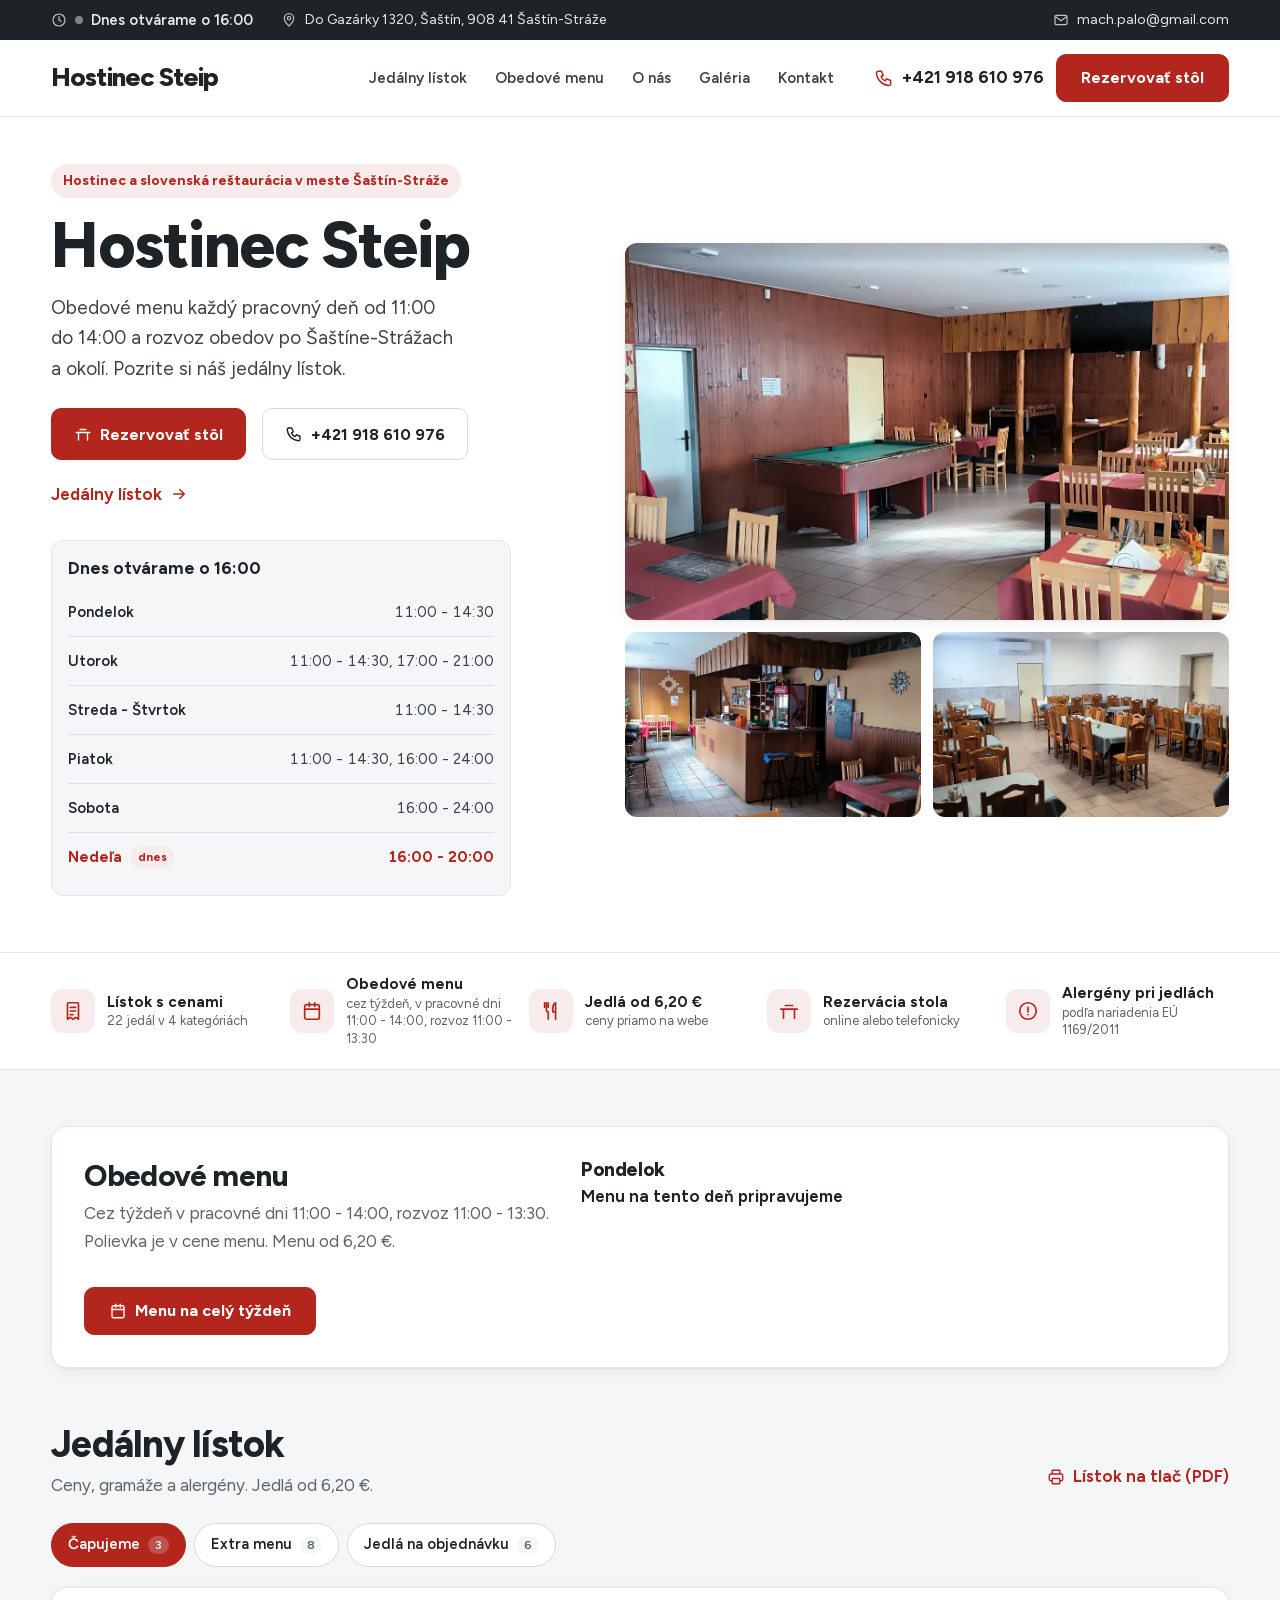
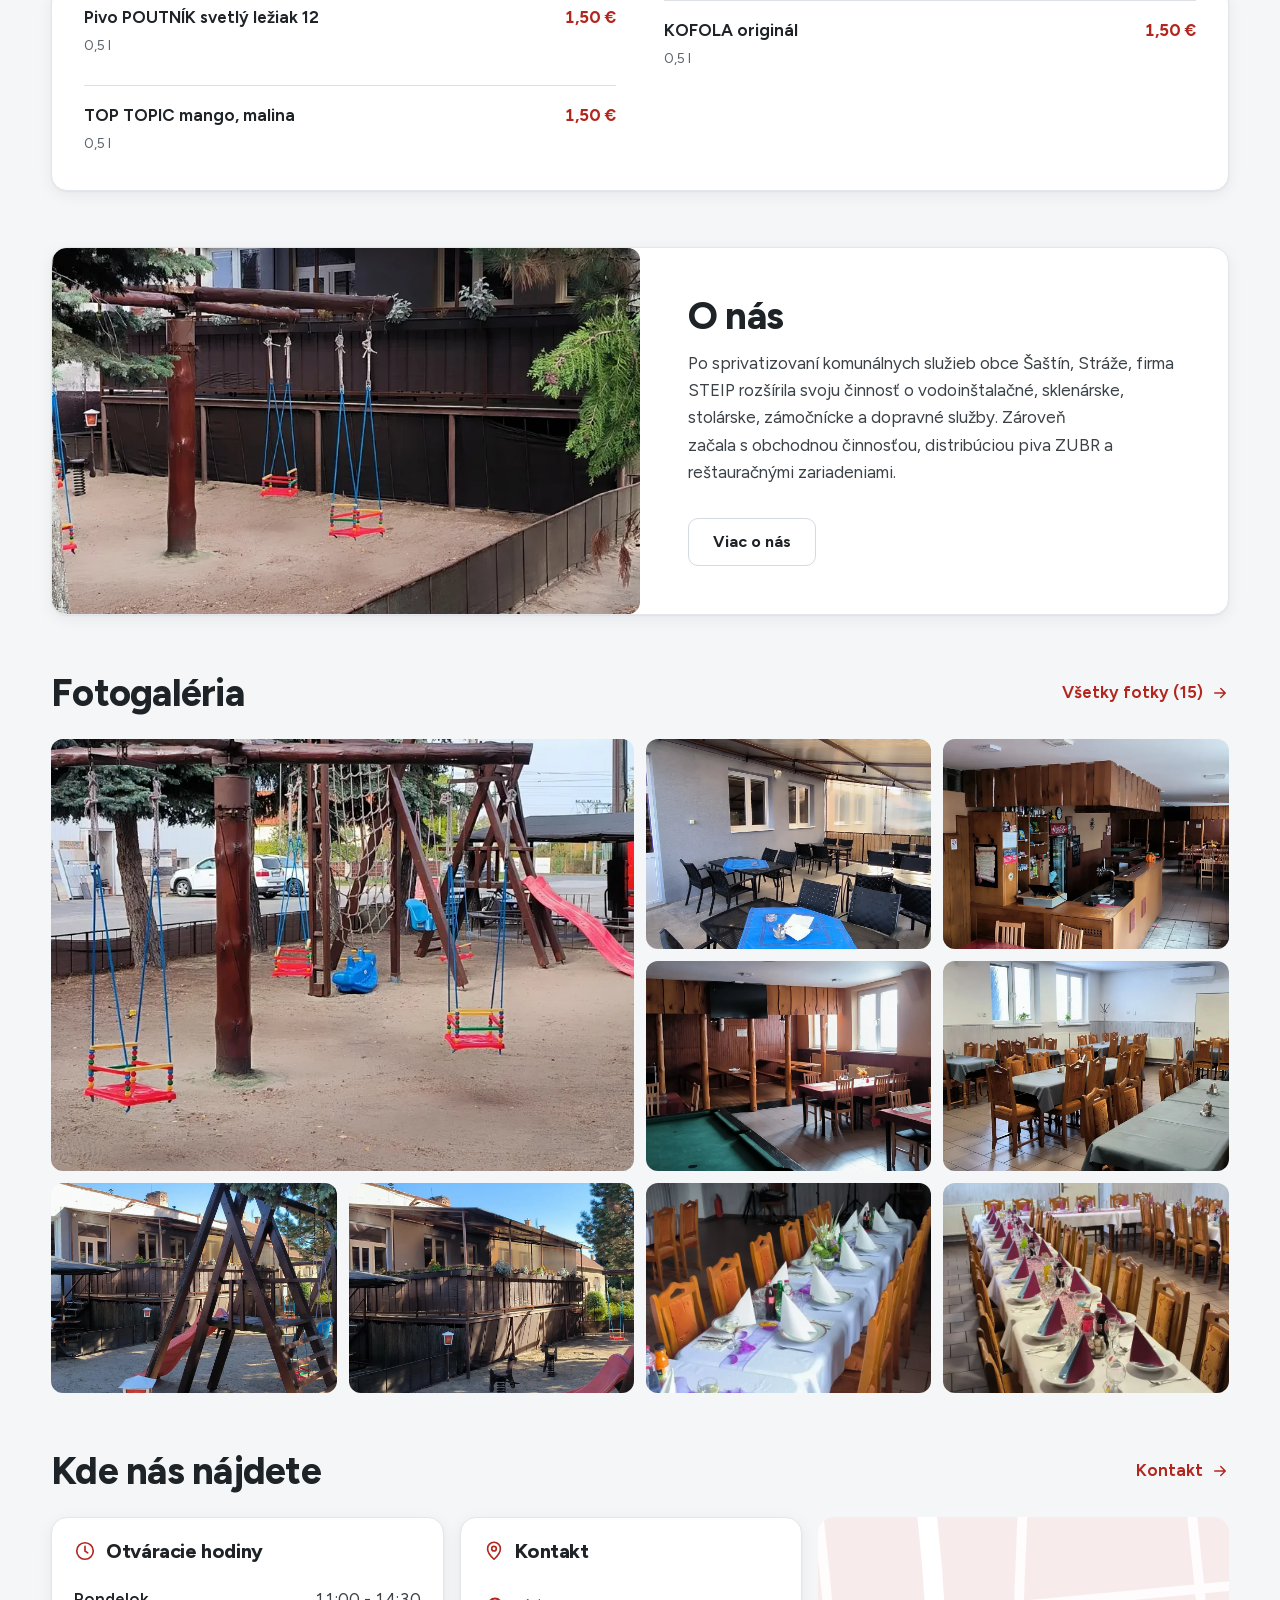
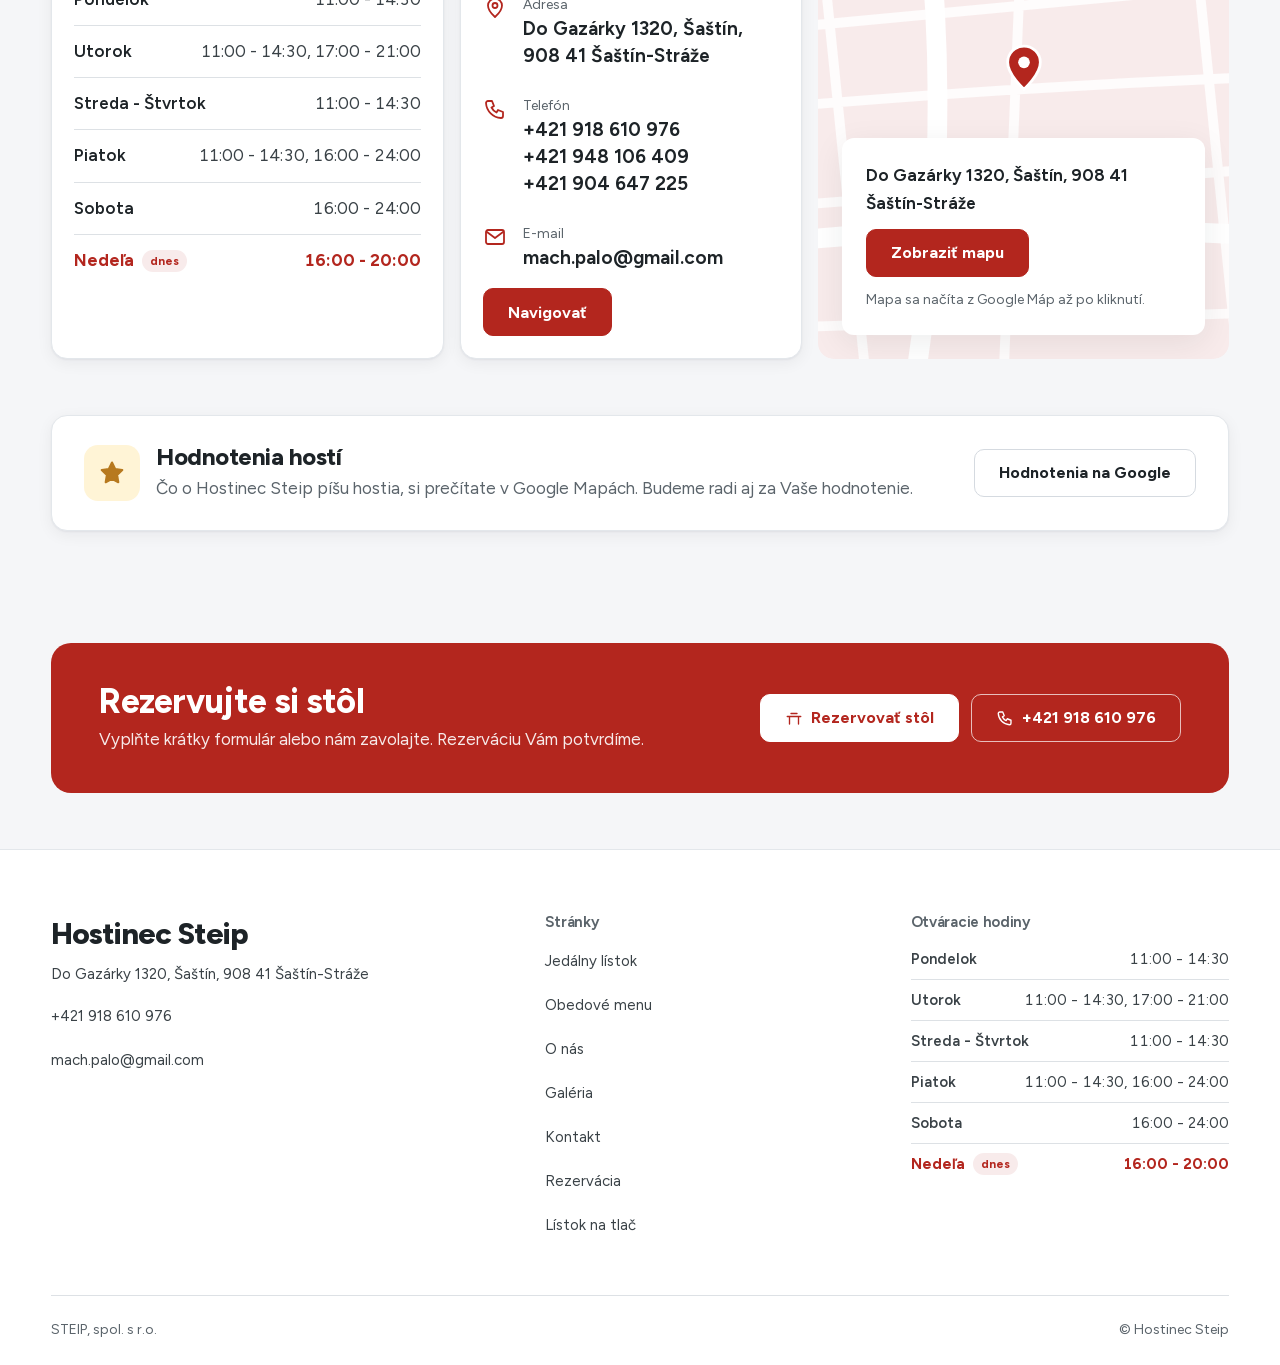
==== commit 90ecd99e: "Úvod bez Z našej ponuky, lístok bez denných kategórií a gréckeho šalátu, obedové menu z administráci" ====
--- a/index.html
+++ b/index.html
@@ -22,7 +22,7 @@
 <header class="k-hlava p-hlava"><div class="k-hlava__in">
 <a class="k-logo" href="./" style="--ld:4.18" aria-label="Hostinec Steip, úvod">Hostinec Steip</a>
 <nav class="k-nav" id="k-nav" aria-label="Hlavná navigácia">
-<ul><li><a href="jedalny-listok/">Jedálny lístok</a></li><li><a href="o-nas/">O nás</a></li><li><a href="galeria/">Galéria</a></li><li><a href="kontakt/">Kontakt</a></li></ul>
+<ul><li><a href="jedalny-listok/">Jedálny lístok</a></li><li><a href="menu/">Obedové menu</a></li><li><a href="o-nas/">O nás</a></li><li><a href="galeria/">Galéria</a></li><li><a href="kontakt/">Kontakt</a></li></ul>
 <a class="k-tlacidlo k-nav__rez" href="rezervacia/">Rezervovať stôl</a>
 <div class="k-nav__extra"><a href="tel:+421918610976"><svg viewBox="0 0 24 24" fill="none" stroke="currentColor" stroke-width="1.8" stroke-linecap="round" stroke-linejoin="round" aria-hidden="true"><path d="M5 4h4l2 5-2.5 1.5a11 11 0 0 0 5 5L15 13l5 2v4a2 2 0 0 1-2 2A16 16 0 0 1 3 6a2 2 0 0 1 2-2"/></svg>+421 918 610 976</a><a href="https://www.google.com/maps/search/?api=1&amp;query=Do Gazárky 1320, Šaštín, 908 41 Šaštín-Stráže" target="_blank" rel="noopener"><svg viewBox="0 0 24 24" fill="none" stroke="currentColor" stroke-width="1.8" stroke-linecap="round" stroke-linejoin="round" aria-hidden="true"><path d="M12 21s-7-6.2-7-11.5a7 7 0 0 1 14 0C19 14.8 12 21 12 21z"/><circle cx="12" cy="9.5" r="2.5"/></svg>Do Gazárky 1320, Šaštín, 908 41 Šaštín-Stráže</a></div>
 </nav>
@@ -42,34 +42,16 @@
 </div>
 <div class="p-uvod__fotky"><div class="k-f p-uvod__foto"><img src="assets/foto/foto-20261015-145757.webp" alt="Hostinec Steip, Šaštín-Stráže" width="1620" height="810" fetchpriority=high decoding="async"></div><a class="p-uvod__mala" data-lightbox href="assets/foto/foto-20261015-145817.webp"><img src="assets/foto/foto-20261015-145817.webp" alt="Hostinec Steip, Šaštín-Stráže, fotka 2" width="1620" height="810" decoding="async"></a><a class="p-uvod__mala" data-lightbox href="assets/foto/foto-20261015-145920.webp"><img src="assets/foto/foto-20261015-145920.webp" alt="Hostinec Steip, Šaštín-Stráže, fotka 3" width="1620" height="810" decoding="async"></a></div>
 </div></section><section class="p-vyhody" aria-label="Čo u nás nájdete"><div class="k-obal"><ul class="p-vyhody__rad p-vyhody__rad--5">
-<li><span class="p-vyhody__ik"><svg viewBox="0 0 24 24" fill="none" stroke="currentColor" stroke-width="1.8" stroke-linecap="round" stroke-linejoin="round" aria-hidden="true"><path d="M7 3h10a1 1 0 0 1 1 1v17l-3-2-3 2-3-2-3 2V4a1 1 0 0 1 1-1z"/><path d="M9 8h6M9 12h6M9 16h3"/></svg></span><div><b>Lístok s cenami</b><span>31 jedál v 7 kategóriách</span></div></li><li><span class="p-vyhody__ik"><svg viewBox="0 0 24 24" fill="none" stroke="currentColor" stroke-width="1.8" stroke-linecap="round" stroke-linejoin="round" aria-hidden="true"><path d="M7 3v8a2 2 0 0 0 2 2v8M5 3v5M9 3v5M17 21V3c-2 1-3 3-3 6v4h3"/></svg></span><div><b>Jedlá od 6,20 €</b><span>ceny priamo na webe</span></div></li><li><span class="p-vyhody__ik"><svg viewBox="0 0 24 24" fill="none" stroke="currentColor" stroke-width="1.8" stroke-linecap="round" stroke-linejoin="round" aria-hidden="true"><path d="M3 10h18M6 10v10M18 10v10M8 6h8"/></svg></span><div><b>Rezervácia stola</b><span>online alebo telefonicky</span></div></li><li><span class="p-vyhody__ik"><svg viewBox="0 0 24 24" fill="none" stroke="currentColor" stroke-width="1.8" stroke-linecap="round" stroke-linejoin="round" aria-hidden="true"><circle cx="12" cy="12" r="9"/><path d="M12 8v5M12 16h.01"/></svg></span><div><b>Alergény pri jedlách</b><span>podľa nariadenia EÚ 1169/2011</span></div></li><li><span class="p-vyhody__ik"><svg viewBox="0 0 24 24" fill="none" stroke="currentColor" stroke-width="1.8" stroke-linecap="round" stroke-linejoin="round" aria-hidden="true"><path d="M7 8V3h10v5M7 17H5a2 2 0 0 1-2-2v-5a2 2 0 0 1 2-2h14a2 2 0 0 1 2 2v5a2 2 0 0 1-2 2h-2"/><path d="M7 14h10v7H7z"/></svg></span><div><b>Lístok na tlač</b><span>PDF na stiahnutie</span></div></li>
-</ul></div></section><section class="k-sekcia p-sekcia" aria-labelledby="jedla-h"><div class="k-obal">
-<div class="p-hl"><div><h2 id="jedla-h">Z našej ponuky</h2><p>Vybrané jedlá z jedálneho lístka s cenami.</p></div>
-<a class="k-tlacidlo k-tlacidlo--obrys" href="jedalny-listok/"><svg viewBox="0 0 24 24" fill="none" stroke="currentColor" stroke-width="1.8" stroke-linecap="round" stroke-linejoin="round" aria-hidden="true"><path d="M7 3h10a1 1 0 0 1 1 1v17l-3-2-3 2-3-2-3 2V4a1 1 0 0 1 1-1z"/><path d="M9 8h6M9 12h6M9 16h3"/></svg>Celý jedálny lístok</a></div>
-<ul class="p-jedla p-jedla--text"><li class="p-jedlo"><a href="jedalny-listok/#k-1">
-<div class="p-jedlo__t"><span class="p-stitok">Čapujeme</span><h3>Pivo POUTNÍK svetlý ležiak 12</h3>
-<p class="p-jedlo__m">0,5 l</p></div>
-<div class="p-jedlo__c"><b>1,50 €</b><span>Do lístka<svg viewBox="0 0 24 24" fill="none" stroke="currentColor" stroke-width="2" stroke-linecap="round" stroke-linejoin="round" aria-hidden="true"><path d="M5 12h14M13 6l6 6-6 6"/></svg></span></div></a></li><li class="p-jedlo"><a href="jedalny-listok/#k-2">
-<div class="p-jedlo__t"><span class="p-stitok">Polievky</span><h3>Hrášková krémová s krutónmi</h3>
-<p class="p-jedlo__m">0,33 l · alergény <abbr title="Obilniny obsahujúce lepok, Mlieko">1, 7</abbr></p></div>
-<div class="p-jedlo__c"><b>2,20 €</b><span>Do lístka<svg viewBox="0 0 24 24" fill="none" stroke="currentColor" stroke-width="2" stroke-linecap="round" stroke-linejoin="round" aria-hidden="true"><path d="M5 12h14M13 6l6 6-6 6"/></svg></span></div></a></li><li class="p-jedlo"><a href="jedalny-listok/#k-4">
-<div class="p-jedlo__t"><span class="p-stitok">Menu jedlá</span><h3>Hovädzí guláš, knedľa</h3>
-<p class="p-jedlo__m">130 g · alergény <abbr title="Obilniny obsahujúce lepok, Vajcia, Mlieko">1, 3, 7</abbr></p></div>
-<div class="p-jedlo__c"><b>6,40 €</b><span>Do lístka<svg viewBox="0 0 24 24" fill="none" stroke="currentColor" stroke-width="2" stroke-linecap="round" stroke-linejoin="round" aria-hidden="true"><path d="M5 12h14M13 6l6 6-6 6"/></svg></span></div></a></li><li class="p-jedlo"><a href="jedalny-listok/#k-5">
-<div class="p-jedlo__t"><span class="p-stitok">Extra menu</span><h3>Vyprážané kuracie stripsy, zemiakové hranolky, omáčka</h3>
-<p>Omáčka cesnaková, burgrová, barbeque alebo tatárska.</p><p class="p-jedlo__m">150 g · alergény <abbr title="Obilniny obsahujúce lepok, Vajcia, Mlieko">1, 3, 7</abbr></p></div>
-<div class="p-jedlo__c"><b>7,00 €</b><span>Do lístka<svg viewBox="0 0 24 24" fill="none" stroke="currentColor" stroke-width="2" stroke-linecap="round" stroke-linejoin="round" aria-hidden="true"><path d="M5 12h14M13 6l6 6-6 6"/></svg></span></div></a></li><li class="p-jedlo"><a href="jedalny-listok/#k-6">
-<div class="p-jedlo__t"><span class="p-stitok">Jedlá na objednávku</span><h3>Palacinka s džemom alebo s nutelou, šľahačkou a čokoládou</h3>
-<p class="p-jedlo__m">80 g · alergény <abbr title="Obilniny obsahujúce lepok, Vajcia, Mlieko, Orechy">1, 3, 7, 8</abbr></p></div>
-<div class="p-jedlo__c"><b>1,50 €</b><span>Do lístka<svg viewBox="0 0 24 24" fill="none" stroke="currentColor" stroke-width="2" stroke-linecap="round" stroke-linejoin="round" aria-hidden="true"><path d="M5 12h14M13 6l6 6-6 6"/></svg></span></div></a></li><li class="p-jedlo"><a href="jedalny-listok/#k-7">
-<div class="p-jedlo__t"><span class="p-stitok">Rozvoz jedál</span><h3>Dovoz mimo Šaštín-Stráže</h3>
-</div>
-<div class="p-jedlo__c"><b>0,50 €</b><span>Do lístka<svg viewBox="0 0 24 24" fill="none" stroke="currentColor" stroke-width="2" stroke-linecap="round" stroke-linejoin="round" aria-hidden="true"><path d="M5 12h14M13 6l6 6-6 6"/></svg></span></div></a></li></ul>
-</div></section><section class="k-sekcia p-sekcia" aria-labelledby="listok-h"><div class="k-obal">
+<li><span class="p-vyhody__ik"><svg viewBox="0 0 24 24" fill="none" stroke="currentColor" stroke-width="1.8" stroke-linecap="round" stroke-linejoin="round" aria-hidden="true"><path d="M7 3h10a1 1 0 0 1 1 1v17l-3-2-3 2-3-2-3 2V4a1 1 0 0 1 1-1z"/><path d="M9 8h6M9 12h6M9 16h3"/></svg></span><div><b>Lístok s cenami</b><span>22 jedál v 4 kategóriách</span></div></li><li><span class="p-vyhody__ik"><svg viewBox="0 0 24 24" fill="none" stroke="currentColor" stroke-width="1.8" stroke-linecap="round" stroke-linejoin="round" aria-hidden="true"><rect x="4" y="5" width="16" height="16" rx="2"/><path d="M4 10h16M9 3v4M15 3v4"/></svg></span><div><b>Obedové menu</b><span>cez týždeň, v pracovné dni 11:00 - 14:00, rozvoz 11:00 - 13:30</span></div></li><li><span class="p-vyhody__ik"><svg viewBox="0 0 24 24" fill="none" stroke="currentColor" stroke-width="1.8" stroke-linecap="round" stroke-linejoin="round" aria-hidden="true"><path d="M7 3v8a2 2 0 0 0 2 2v8M5 3v5M9 3v5M17 21V3c-2 1-3 3-3 6v4h3"/></svg></span><div><b>Jedlá od 6,20 €</b><span>ceny priamo na webe</span></div></li><li><span class="p-vyhody__ik"><svg viewBox="0 0 24 24" fill="none" stroke="currentColor" stroke-width="1.8" stroke-linecap="round" stroke-linejoin="round" aria-hidden="true"><path d="M3 10h18M6 10v10M18 10v10M8 6h8"/></svg></span><div><b>Rezervácia stola</b><span>online alebo telefonicky</span></div></li><li><span class="p-vyhody__ik"><svg viewBox="0 0 24 24" fill="none" stroke="currentColor" stroke-width="1.8" stroke-linecap="round" stroke-linejoin="round" aria-hidden="true"><circle cx="12" cy="12" r="9"/><path d="M12 8v5M12 16h.01"/></svg></span><div><b>Alergény pri jedlách</b><span>podľa nariadenia EÚ 1169/2011</span></div></li>
+</ul></div></section><section class="k-sekcia p-sekcia" aria-labelledby="menu-h"><div class="k-obal"><div class="p-karta p-menu">
+<div><h2 id="menu-h">Obedové menu</h2><p>Cez týždeň v pracovné dni 11:00 - 14:00, rozvoz 11:00 - 13:30. Polievka je v cene menu. Menu od 6,20 €.</p>
+<div class="k-akcie"><a class="k-tlacidlo" href="menu/"><svg viewBox="0 0 24 24" fill="none" stroke="currentColor" stroke-width="1.8" stroke-linecap="round" stroke-linejoin="round" aria-hidden="true"><rect x="4" y="5" width="16" height="16" rx="2"/><path d="M4 10h16M9 3v4M15 3v4"/></svg>Menu na celý týždeň</a></div></div>
+<div class="p-menu__den"><h3>Pondelok</h3><ul class="k-polozky"><li class="k-pol"><div class="k-pol__r"><span class="k-pol__n">Menu na tento deň pripravujeme</span><span class="k-pol__c"></span></div></li></ul></div>
+</div></div></section><section class="k-sekcia p-sekcia" aria-labelledby="listok-h"><div class="k-obal">
 <div class="p-hl"><div><h2 id="listok-h">Jedálny lístok</h2><p>Ceny, gramáže a alergény. Jedlá od 6,20 €.</p></div>
 <a class="k-odkaz" href="jedalny-listok.pdf"><svg viewBox="0 0 24 24" fill="none" stroke="currentColor" stroke-width="1.8" stroke-linecap="round" stroke-linejoin="round" aria-hidden="true"><path d="M7 8V3h10v5M7 17H5a2 2 0 0 1-2-2v-5a2 2 0 0 1 2-2h14a2 2 0 0 1 2 2v5a2 2 0 0 1-2 2h-2"/><path d="M7 14h10v7H7z"/></svg>Lístok na tlač (PDF)</a></div>
-<div class="p-tabs" data-p-tabs><div class="p-tabs__rad" role="group" aria-label="Kategórie"><button type="button" data-p-tab aria-selected="true">Čapujeme<span>3</span></button><button type="button" data-p-tab aria-selected="false">Menu jedlá<span>6</span></button><button type="button" data-p-tab aria-selected="false">Extra menu<span>9</span></button><button type="button" data-p-tab aria-selected="false">Jedlá na objednávku<span>6</span></button></div>
-<div class="p-tabs__karta"><div data-p-panel><ul class="k-polozky"><li class="k-pol"><div class="k-pol__r"><span class="k-pol__n">Pivo POUTNÍK svetlý ležiak 12</span><span class="k-pol__c">1,50 €</span></div><p class=k-pol__m>0,5 l</p></li><li class="k-pol"><div class="k-pol__r"><span class="k-pol__n">KOFOLA originál</span><span class="k-pol__c">1,50 €</span></div><p class=k-pol__m>0,5 l</p></li><li class="k-pol"><div class="k-pol__r"><span class="k-pol__n">TOP TOPIC mango, malina</span><span class="k-pol__c">1,50 €</span></div><p class=k-pol__m>0,5 l</p></li></ul></div><div data-p-panel hidden><ul class="k-polozky"><li class="k-pol"><div class="k-pol__r"><span class="k-pol__n">Hovädzí guláš, knedľa</span><span class="k-pol__c">6,40 €</span></div><p class=k-pol__m>130 g · alergény <abbr title="Obilniny obsahujúce lepok, Vajcia, Mlieko">1, 3, 7</abbr></p></li><li class="k-pol"><div class="k-pol__r"><span class="k-pol__n">Pečená bravčová krkovička, kapusta, knedľa</span><span class="k-pol__c">6,20 €</span></div><p class=k-pol__m>130 g · alergény <abbr title="Obilniny obsahujúce lepok, Vajcia, Mlieko">1, 3, 7</abbr></p></li><li class="k-pol"><div class="k-pol__r"><span class="k-pol__n">Bravčové rizoto so zeleninou a syrom, zeleninový šalát</span><span class="k-pol__c">6,20 €</span></div><p class=k-pol__m>350 g · alergény <abbr title="Mlieko">7</abbr></p></li><li class="k-pol"><div class="k-pol__r"><span class="k-pol__n">Kurací plátok na hubovej omáčke, ryža, zeleninový šalát</span><span class="k-pol__c">6,20 €</span></div><p class=k-pol__m>130 g · alergény <abbr title="Obilniny obsahujúce lepok, Mlieko">1, 7</abbr></p></li><li class="k-pol"><div class="k-pol__r"><span class="k-pol__n">Znojemská hovädzia roštenka, ryža, uhorka</span><span class="k-pol__c">7,00 €</span></div><p class="k-pol__popis">Hovädzie stehno, horčica, uhorka.</p><p class=k-pol__m>130 g · alergény <abbr title="Obilniny obsahujúce lepok, Horčica">1, 10</abbr></p></li><li class="k-pol"><div class="k-pol__r"><span class="k-pol__n">Vyprážaný karfiol, zemiaky, tatárska omáčka</span><span class="k-pol__c">6,20 €</span></div><p class=k-pol__m>150 g · alergény <abbr title="Obilniny obsahujúce lepok, Vajcia, Mlieko">1, 3, 7</abbr></p></li></ul></div><div data-p-panel hidden><ul class="k-polozky"><li class="k-pol"><div class="k-pol__r"><span class="k-pol__n">Vyprážané kuracie stripsy, zemiakové hranolky, omáčka</span><span class="k-pol__c">7,00 €</span></div><p class="k-pol__popis">Omáčka cesnaková, burgrová, barbeque alebo tatárska.</p><p class=k-pol__m>150 g · alergény <abbr title="Obilniny obsahujúce lepok, Vajcia, Mlieko">1, 3, 7</abbr></p></li><li class="k-pol"><div class="k-pol__r"><span class="k-pol__n">Zemiakové šúľance s makom</span><span class="k-pol__c">6,00 €</span></div><p class=k-pol__m>300 g · alergény <abbr title="Obilniny obsahujúce lepok, Mlieko">1, 7</abbr></p></li><li class="k-pol"><div class="k-pol__r"><span class="k-pol__n">Vyprážaný bravčový alebo kurací rezeň, zemiaky alebo ryža, šalát podľa dennej ponuky</span><span class="k-pol__c">7,20 €</span></div><p class=k-pol__m>150 g · alergény <abbr title="Obilniny obsahujúce lepok, Vajcia, Mlieko">1, 3, 7</abbr></p></li><li class="k-pol"><div class="k-pol__r"><span class="k-pol__n">Vyprážaný syr, zemiaky alebo zemiakové hranolky, tatárska omáčka</span><span class="k-pol__c">7,20 €</span></div><p class=k-pol__m>150 g · alergény <abbr title="Obilniny obsahujúce lepok, Vajcia, Mlieko">1, 3, 7</abbr></p></li><li class="k-pol"><div class="k-pol__r"><span class="k-pol__n">Vyprážaný hermelín, zemiaky alebo zemiakové hranolky, tatárska omáčka</span><span class="k-pol__c">6,80 €</span></div><p class=k-pol__m>130 g · alergény <abbr title="Obilniny obsahujúce lepok, Vajcia, Mlieko">1, 3, 7</abbr></p></li><li class="k-pol"><div class="k-pol__r"><span class="k-pol__n">Grécky šalát s balkánskym syrom, bagetka</span><span class="k-pol__c">7,00 €</span></div><p class=k-pol__m>300 g · alergény <abbr title="Obilniny obsahujúce lepok, Mlieko">1, 7</abbr></p></li><li class="k-pol"><div class="k-pol__r"><span class="k-pol__n">Burger, zemiakové hranolky alebo zemiakové chipsy</span><span class="k-pol__c">7,50 €</span></div><p class="k-pol__popis">Hovädzie mäso, dressing, ľadový šalát, paradajka, cibuľa, syr, jalapeño paprika.</p><p class=k-pol__m>150 g · alergény <abbr title="Obilniny obsahujúce lepok, Mlieko">1, 7</abbr></p></li><li class="k-pol"><div class="k-pol__r"><span class="k-pol__n">Lokša s makom alebo s makom a slivkovým lekvárom</span><span class="k-pol__c">1,70 €</span></div><p class=k-pol__m>100 g · alergény <abbr title="Obilniny obsahujúce lepok">1</abbr></p></li></ul><a class=k-odkaz href=jedalny-listok/#k-5>Ďalších 1 v lístku<svg viewBox="0 0 24 24" fill="none" stroke="currentColor" stroke-width="2" stroke-linecap="round" stroke-linejoin="round" aria-hidden="true"><path d="M5 12h14M13 6l6 6-6 6"/></svg></a></div><div data-p-panel hidden><ul class="k-polozky"><li class="k-pol"><div class="k-pol__r"><span class="k-pol__n">Palacinka s džemom alebo s nutelou, šľahačkou a čokoládou</span><span class="k-pol__c">1,50 €</span></div><p class=k-pol__m>80 g · alergény <abbr title="Obilniny obsahujúce lepok, Vajcia, Mlieko, Orechy">1, 3, 7, 8</abbr></p></li><li class="k-pol"><div class="k-pol__r"><span class="k-pol__n">Grilovaný hermelín s brusnicami</span><span class="k-pol__c">6,80 €</span></div><p class=k-pol__m>120 g · alergény <abbr title="Mlieko">7</abbr></p></li><li class="k-pol"><div class="k-pol__r"><span class="k-pol__n">Grilovaný losos na masle</span><span class="k-pol__c">8,00 €</span></div><p class=k-pol__m>150 g · alergény <abbr title="Ryby, Mlieko">4, 7</abbr></p></li><li class="k-pol"><div class="k-pol__r"><span class="k-pol__n">Prírodný bravčový alebo kurací rezeň so syrom</span><span class="k-pol__c">7,50 €</span></div><p class=k-pol__m>150 g · alergény <abbr title="Mlieko">7</abbr></p></li><li class="k-pol"><div class="k-pol__r"><span class="k-pol__n">Vyprážaný kurací gordon blue</span><span class="k-pol__c">8,00 €</span></div><p class="k-pol__popis">Kuracie prsia, tehla syr, šunka.</p><p class=k-pol__m>200 g · alergény <abbr title="Obilniny obsahujúce lepok, Vajcia, Mlieko">1, 3, 7</abbr></p></li><li class="k-pol"><div class="k-pol__r"><span class="k-pol__n">Čiernohorský bravčový alebo kurací rezeň</span><span class="k-pol__c">8,00 €</span></div><p class=k-pol__m>200 g · alergény <abbr title="Obilniny obsahujúce lepok, Vajcia, Mlieko">1, 3, 7</abbr></p></li></ul></div></div></div>
+<div class="p-tabs" data-p-tabs><div class="p-tabs__rad" role="group" aria-label="Kategórie"><button type="button" data-p-tab aria-selected="true">Čapujeme<span>3</span></button><button type="button" data-p-tab aria-selected="false">Extra menu<span>8</span></button><button type="button" data-p-tab aria-selected="false">Jedlá na objednávku<span>6</span></button></div>
+<div class="p-tabs__karta"><div data-p-panel><ul class="k-polozky"><li class="k-pol"><div class="k-pol__r"><span class="k-pol__n">Pivo POUTNÍK svetlý ležiak 12</span><span class="k-pol__c">1,50 €</span></div><p class=k-pol__m>0,5 l</p></li><li class="k-pol"><div class="k-pol__r"><span class="k-pol__n">KOFOLA originál</span><span class="k-pol__c">1,50 €</span></div><p class=k-pol__m>0,5 l</p></li><li class="k-pol"><div class="k-pol__r"><span class="k-pol__n">TOP TOPIC mango, malina</span><span class="k-pol__c">1,50 €</span></div><p class=k-pol__m>0,5 l</p></li></ul></div><div data-p-panel hidden><ul class="k-polozky"><li class="k-pol"><div class="k-pol__r"><span class="k-pol__n">Vyprážané kuracie stripsy, zemiakové hranolky, omáčka</span><span class="k-pol__c">7,00 €</span></div><p class="k-pol__popis">Omáčka cesnaková, burgrová, barbeque alebo tatárska.</p><p class=k-pol__m>150 g · alergény <abbr title="Obilniny obsahujúce lepok, Vajcia, Mlieko">1, 3, 7</abbr></p></li><li class="k-pol"><div class="k-pol__r"><span class="k-pol__n">Zemiakové šúľance s makom</span><span class="k-pol__c">6,00 €</span></div><p class=k-pol__m>300 g · alergény <abbr title="Obilniny obsahujúce lepok, Mlieko">1, 7</abbr></p></li><li class="k-pol"><div class="k-pol__r"><span class="k-pol__n">Vyprážaný bravčový alebo kurací rezeň, zemiaky alebo ryža, šalát podľa dennej ponuky</span><span class="k-pol__c">7,20 €</span></div><p class=k-pol__m>150 g · alergény <abbr title="Obilniny obsahujúce lepok, Vajcia, Mlieko">1, 3, 7</abbr></p></li><li class="k-pol"><div class="k-pol__r"><span class="k-pol__n">Vyprážaný syr, zemiaky alebo zemiakové hranolky, tatárska omáčka</span><span class="k-pol__c">7,20 €</span></div><p class=k-pol__m>150 g · alergény <abbr title="Obilniny obsahujúce lepok, Vajcia, Mlieko">1, 3, 7</abbr></p></li><li class="k-pol"><div class="k-pol__r"><span class="k-pol__n">Vyprážaný hermelín, zemiaky alebo zemiakové hranolky, tatárska omáčka</span><span class="k-pol__c">6,80 €</span></div><p class=k-pol__m>130 g · alergény <abbr title="Obilniny obsahujúce lepok, Vajcia, Mlieko">1, 3, 7</abbr></p></li><li class="k-pol"><div class="k-pol__r"><span class="k-pol__n">Burger, zemiakové hranolky alebo zemiakové chipsy</span><span class="k-pol__c">7,50 €</span></div><p class="k-pol__popis">Hovädzie mäso, dressing, ľadový šalát, paradajka, cibuľa, syr, jalapeño paprika.</p><p class=k-pol__m>150 g · alergény <abbr title="Obilniny obsahujúce lepok, Mlieko">1, 7</abbr></p></li><li class="k-pol"><div class="k-pol__r"><span class="k-pol__n">Lokša s makom alebo s makom a slivkovým lekvárom</span><span class="k-pol__c">1,70 €</span></div><p class=k-pol__m>100 g · alergény <abbr title="Obilniny obsahujúce lepok">1</abbr></p></li><li class="k-pol"><div class="k-pol__r"><span class="k-pol__n">Pizza podľa dennej ponuky</span><span class="k-pol__c">7,50 €</span></div><p class="k-pol__popis">Hawai (syr, šunka, ananás), Americana (syr, šunka, kukurica), Salami (syr, saláma), Picante (syr, slanina, klobása, cibuľa, baranie rohy, chilli papričky), Quattro formaggi (eidam, hermelín, niva, parmezán).</p><p class=k-pol__m>450 g · alergény <abbr title="Obilniny obsahujúce lepok, Mlieko">1, 7</abbr></p></li></ul></div><div data-p-panel hidden><ul class="k-polozky"><li class="k-pol"><div class="k-pol__r"><span class="k-pol__n">Palacinka s džemom alebo s nutelou, šľahačkou a čokoládou</span><span class="k-pol__c">1,50 €</span></div><p class=k-pol__m>80 g · alergény <abbr title="Obilniny obsahujúce lepok, Vajcia, Mlieko, Orechy">1, 3, 7, 8</abbr></p></li><li class="k-pol"><div class="k-pol__r"><span class="k-pol__n">Grilovaný hermelín s brusnicami</span><span class="k-pol__c">6,80 €</span></div><p class=k-pol__m>120 g · alergény <abbr title="Mlieko">7</abbr></p></li><li class="k-pol"><div class="k-pol__r"><span class="k-pol__n">Grilovaný losos na masle</span><span class="k-pol__c">8,00 €</span></div><p class=k-pol__m>150 g · alergény <abbr title="Ryby, Mlieko">4, 7</abbr></p></li><li class="k-pol"><div class="k-pol__r"><span class="k-pol__n">Prírodný bravčový alebo kurací rezeň so syrom</span><span class="k-pol__c">7,50 €</span></div><p class=k-pol__m>150 g · alergény <abbr title="Mlieko">7</abbr></p></li><li class="k-pol"><div class="k-pol__r"><span class="k-pol__n">Vyprážaný kurací gordon blue</span><span class="k-pol__c">8,00 €</span></div><p class="k-pol__popis">Kuracie prsia, tehla syr, šunka.</p><p class=k-pol__m>200 g · alergény <abbr title="Obilniny obsahujúce lepok, Vajcia, Mlieko">1, 3, 7</abbr></p></li><li class="k-pol"><div class="k-pol__r"><span class="k-pol__n">Čiernohorský bravčový alebo kurací rezeň</span><span class="k-pol__c">8,00 €</span></div><p class=k-pol__m>200 g · alergény <abbr title="Obilniny obsahujúce lepok, Vajcia, Mlieko">1, 3, 7</abbr></p></li></ul></div></div></div>
 </div></section><section class="k-sekcia p-sekcia" aria-labelledby="onas-h"><div class="k-obal"><div class="p-karta p-onas">
 <div class="k-f p-onas__f"><img src="assets/foto/foto-20261015-124109.webp" alt="Hostinec Steip, interiér" width="810" height="1440" loading=lazy decoding="async"></div>
 <div class="p-onas__txt"><h2 id="onas-h">O nás</h2><p>Po sprivatizovaní komunálnych služieb obce Šaštín, Stráže, firma STEIP rozšírila svoju činnosť o vodoinštalačné, sklenárske, stolárske, zámočnícke a dopravné služby. Zároveň začala s obchodnou činnosťou, distribúciou piva ZUBR a reštauračnými zariadeniami.</p>
@@ -106,13 +88,13 @@
 <div class="k-pata__znacka"><a class="k-logo k-logo--pata" href="./" style="--ld:4.18" aria-label="Hostinec Steip, úvod">Hostinec Steip</a>
 <p>Do Gazárky 1320, Šaštín, 908 41 Šaštín-Stráže</p>
 <p class="k-pata__kontakt"><a href="tel:+421918610976">+421 918 610 976</a><a href="mailto:mach.palo@gmail.com">mach.palo@gmail.com</a></p></div>
-<nav aria-label="Odkazy v pätičke"><h2>Stránky</h2><ul><li><a href="jedalny-listok/">Jedálny lístok</a></li><li><a href="o-nas/">O nás</a></li><li><a href="galeria/">Galéria</a></li><li><a href="kontakt/">Kontakt</a></li><li><a href="rezervacia/">Rezervácia</a></li><li><a href="jedalny-listok.pdf">Lístok na tlač</a></li></ul></nav>
+<nav aria-label="Odkazy v pätičke"><h2>Stránky</h2><ul><li><a href="jedalny-listok/">Jedálny lístok</a></li><li><a href="menu/">Obedové menu</a></li><li><a href="o-nas/">O nás</a></li><li><a href="galeria/">Galéria</a></li><li><a href="kontakt/">Kontakt</a></li><li><a href="rezervacia/">Rezervácia</a></li><li><a href="jedalny-listok.pdf">Lístok na tlač</a></li></ul></nav>
 <div><h2>Otváracie hodiny</h2><dl class="k-hodiny k-hodiny--pata" data-hodiny><div><dt>Pondelok</dt><dd>11:00 - 14:30</dd></div><div><dt>Utorok</dt><dd>11:00 - 14:30, 17:00 - 21:00</dd></div><div><dt>Streda - Štvrtok</dt><dd>11:00 - 14:30</dd></div><div><dt>Piatok</dt><dd>11:00 - 14:30, 16:00 - 24:00</dd></div><div><dt>Sobota</dt><dd>16:00 - 24:00</dd></div><div><dt>Nedeľa</dt><dd>16:00 - 20:00</dd></div></dl></div>
 </div>
 <div class="k-obal k-pata__spodok"><p>STEIP, spol. s r.o.</p><p>© Hostinec Steip</p></div>
 </footer>
 <nav class="p-spodok" aria-label="Rýchle akcie"><a class="p-spodok__tel" href="tel:+421918610976"><svg viewBox="0 0 24 24" fill="none" stroke="currentColor" stroke-width="1.8" stroke-linecap="round" stroke-linejoin="round" aria-hidden="true"><path d="M5 4h4l2 5-2.5 1.5a11 11 0 0 0 5 5L15 13l5 2v4a2 2 0 0 1-2 2A16 16 0 0 1 3 6a2 2 0 0 1 2-2"/></svg>Zavolať</a><a class="p-spodok__rez" href="rezervacia/"><svg viewBox="0 0 24 24" fill="none" stroke="currentColor" stroke-width="1.8" stroke-linecap="round" stroke-linejoin="round" aria-hidden="true"><path d="M3 10h18M6 10v10M18 10v10M8 6h8"/></svg>Rezervovať stôl</a></nav>
-<script type="application/ld+json">{"@context": "https://schema.org", "@type": "Restaurant", "name": "Hostinec Steip", "telephone": "+421 918 610 976", "email": "mach.palo@gmail.com", "servesCuisine": "Hostinec, slovenská kuchyňa", "acceptsReservations": true, "address": {"@type": "PostalAddress", "streetAddress": "Do Gazárky 1320, Šaštín, 908 41 Šaštín-Stráže", "addressCountry": "SK"}, "priceRange": "od 6,20 €", "openingHours": ["Pondelok 11:00 - 14:30", "Utorok 11:00 - 14:30, 17:00 - 21:00", "Streda - Štvrtok 11:00 - 14:30", "Piatok 11:00 - 14:30, 16:00 - 24:00", "Sobota 16:00 - 24:00", "Nedeľa 16:00 - 20:00"], "hasMenu": {"@type": "Menu", "name": "Jedálny lístok", "hasMenuSection": [{"@type": "MenuSection", "name": "Čapujeme", "hasMenuItem": [{"@type": "MenuItem", "name": "Pivo POUTNÍK svetlý ležiak 12", "offers": {"@type": "Offer", "price": "1.50", "priceCurrency": "EUR"}}, {"@type": "MenuItem", "name": "KOFOLA originál", "offers": {"@type": "Offer", "price": "1.50", "priceCurrency": "EUR"}}, {"@type": "MenuItem", "name": "TOP TOPIC mango, malina", "offers": {"@type": "Offer", "price": "1.50", "priceCurrency": "EUR"}}]}, {"@type": "MenuSection", "name": "Polievky", "hasMenuItem": [{"@type": "MenuItem", "name": "Hrášková krémová s krutónmi", "offers": {"@type": "Offer", "price": "2.20", "priceCurrency": "EUR"}}]}, {"@type": "MenuSection", "name": "Menu polievka", "hasMenuItem": [{"@type": "MenuItem", "name": "Hrášková krémová s krutónmi", "offers": {"@type": "Offer", "price": "0.60", "priceCurrency": "EUR"}}]}, {"@type": "MenuSection", "name": "Menu jedlá", "hasMenuItem": [{"@type": "MenuItem", "name": "Hovädzí guláš, knedľa", "offers": {"@type": "Offer", "price": "6.40", "priceCurrency": "EUR"}}, {"@type": "MenuItem", "name": "Pečená bravčová krkovička, kapusta, knedľa", "offers": {"@type": "Offer", "price": "6.20", "priceCurrency": "EUR"}}, {"@type": "MenuItem", "name": "Bravčové rizoto so zeleninou a syrom, zeleninový šalát", "offers": {"@type": "Offer", "price": "6.20", "priceCurrency": "EUR"}}, {"@type": "MenuItem", "name": "Kurací plátok na hubovej omáčke, ryža, zeleninový šalát", "offers": {"@type": "Offer", "price": "6.20", "priceCurrency": "EUR"}}, {"@type": "MenuItem", "name": "Znojemská hovädzia roštenka, ryža, uhorka", "description": "Hovädzie stehno, horčica, uhorka.", "offers": {"@type": "Offer", "price": "7.00", "priceCurrency": "EUR"}}, {"@type": "MenuItem", "name": "Vyprážaný karfiol, zemiaky, tatárska omáčka", "offers": {"@type": "Offer", "price": "6.20", "priceCurrency": "EUR"}}]}, {"@type": "MenuSection", "name": "Extra menu", "hasMenuItem": [{"@type": "MenuItem", "name": "Vyprážané kuracie stripsy, zemiakové hranolky, omáčka", "description": "Omáčka cesnaková, burgrová, barbeque alebo tatárska.", "offers": {"@type": "Offer", "price": "7.00", "priceCurrency": "EUR"}}, {"@type": "MenuItem", "name": "Zemiakové šúľance s makom", "offers": {"@type": "Offer", "price": "6.00", "priceCurrency": "EUR"}}, {"@type": "MenuItem", "name": "Vyprážaný bravčový alebo kurací rezeň, zemiaky alebo ryža, šalát podľa dennej ponuky", "offers": {"@type": "Offer", "price": "7.20", "priceCurrency": "EUR"}}, {"@type": "MenuItem", "name": "Vyprážaný syr, zemiaky alebo zemiakové hranolky, tatárska omáčka", "offers": {"@type": "Offer", "price": "7.20", "priceCurrency": "EUR"}}, {"@type": "MenuItem", "name": "Vyprážaný hermelín, zemiaky alebo zemiakové hranolky, tatárska omáčka", "offers": {"@type": "Offer", "price": "6.80", "priceCurrency": "EUR"}}, {"@type": "MenuItem", "name": "Grécky šalát s balkánskym syrom, bagetka", "offers": {"@type": "Offer", "price": "7.00", "priceCurrency": "EUR"}}, {"@type": "MenuItem", "name": "Burger, zemiakové hranolky alebo zemiakové chipsy", "description": "Hovädzie mäso, dressing, ľadový šalát, paradajka, cibuľa, syr, jalapeño paprika.", "offers": {"@type": "Offer", "price": "7.50", "priceCurrency": "EUR"}}, {"@type": "MenuItem", "name": "Lokša s makom alebo s makom a slivkovým lekvárom", "offers": {"@type": "Offer", "price": "1.70", "priceCurrency": "EUR"}}, {"@type": "MenuItem", "name": "Pizza podľa dennej ponuky", "description": "Hawai (syr, šunka, ananás), Americana (syr, šunka, kukurica), Salami (syr, saláma), Picante (syr, slanina, klobása, cibuľa, baranie rohy, chilli papričky), Quattro formaggi (eidam, hermelín, niva, parmezán).", "offers": {"@type": "Offer", "price": "7.50", "priceCurrency": "EUR"}}]}, {"@type": "MenuSection", "name": "Jedlá na objednávku", "hasMenuItem": [{"@type": "MenuItem", "name": "Palacinka s džemom alebo s nutelou, šľahačkou a čokoládou", "offers": {"@type": "Offer", "price": "1.50", "priceCurrency": "EUR"}}, {"@type": "MenuItem", "name": "Grilovaný hermelín s brusnicami", "offers": {"@type": "Offer", "price": "6.80", "priceCurrency": "EUR"}}, {"@type": "MenuItem", "name": "Grilovaný losos na masle", "offers": {"@type": "Offer", "price": "8.00", "priceCurrency": "EUR"}}, {"@type": "MenuItem", "name": "Prírodný bravčový alebo kurací rezeň so syrom", "offers": {"@type": "Offer", "price": "7.50", "priceCurrency": "EUR"}}, {"@type": "MenuItem", "name": "Vyprážaný kurací gordon blue", "description": "Kuracie prsia, tehla syr, šunka.", "offers": {"@type": "Offer", "price": "8.00", "priceCurrency": "EUR"}}, {"@type": "MenuItem", "name": "Čiernohorský bravčový alebo kurací rezeň", "offers": {"@type": "Offer", "price": "8.00", "priceCurrency": "EUR"}}]}, {"@type": "MenuSection", "name": "Rozvoz jedál", "hasMenuItem": [{"@type": "MenuItem", "name": "Šaštín-Stráže", "offers": {"@type": "Offer", "price": "", "priceCurrency": "EUR"}}, {"@type": "MenuItem", "name": "Dovoz mimo Šaštín-Stráže", "offers": {"@type": "Offer", "price": "0.50", "priceCurrency": "EUR"}}, {"@type": "MenuItem", "name": "Borský Mikuláš, Dojč, Štefanov", "description": "Treba objednať do 10.00 hod., po 10.00 hod. účtujeme 1,00 €.", "offers": {"@type": "Offer", "price": "", "priceCurrency": "EUR"}}, {"@type": "MenuItem", "name": "Smolinské, Čáry, Kuklov, Borský sv. Jur", "description": "Treba objednať do 11.00 hod., po 11.00 hod. 1,00 €.", "offers": {"@type": "Offer", "price": "", "priceCurrency": "EUR"}}, {"@type": "MenuItem", "name": "Objednávky prijímame od 7.00 do 13.00 hod.", "description": "Tel. č. 0918 610 976, 0948 106 409", "offers": {"@type": "Offer", "price": "", "priceCurrency": "EUR"}}]}]}, "url": "https://steip.sk/"}</script>
+<script type="application/ld+json">{"@context": "https://schema.org", "@type": "Restaurant", "name": "Hostinec Steip", "telephone": "+421 918 610 976", "email": "mach.palo@gmail.com", "servesCuisine": "Hostinec, slovenská kuchyňa", "acceptsReservations": true, "address": {"@type": "PostalAddress", "streetAddress": "Do Gazárky 1320, Šaštín, 908 41 Šaštín-Stráže", "addressCountry": "SK"}, "priceRange": "od 6,20 €", "openingHours": ["Pondelok 11:00 - 14:30", "Utorok 11:00 - 14:30, 17:00 - 21:00", "Streda - Štvrtok 11:00 - 14:30", "Piatok 11:00 - 14:30, 16:00 - 24:00", "Sobota 16:00 - 24:00", "Nedeľa 16:00 - 20:00"], "hasMenu": {"@type": "Menu", "name": "Jedálny lístok", "hasMenuSection": [{"@type": "MenuSection", "name": "Čapujeme", "hasMenuItem": [{"@type": "MenuItem", "name": "Pivo POUTNÍK svetlý ležiak 12", "offers": {"@type": "Offer", "price": "1.50", "priceCurrency": "EUR"}}, {"@type": "MenuItem", "name": "KOFOLA originál", "offers": {"@type": "Offer", "price": "1.50", "priceCurrency": "EUR"}}, {"@type": "MenuItem", "name": "TOP TOPIC mango, malina", "offers": {"@type": "Offer", "price": "1.50", "priceCurrency": "EUR"}}]}, {"@type": "MenuSection", "name": "Extra menu", "hasMenuItem": [{"@type": "MenuItem", "name": "Vyprážané kuracie stripsy, zemiakové hranolky, omáčka", "description": "Omáčka cesnaková, burgrová, barbeque alebo tatárska.", "offers": {"@type": "Offer", "price": "7.00", "priceCurrency": "EUR"}}, {"@type": "MenuItem", "name": "Zemiakové šúľance s makom", "offers": {"@type": "Offer", "price": "6.00", "priceCurrency": "EUR"}}, {"@type": "MenuItem", "name": "Vyprážaný bravčový alebo kurací rezeň, zemiaky alebo ryža, šalát podľa dennej ponuky", "offers": {"@type": "Offer", "price": "7.20", "priceCurrency": "EUR"}}, {"@type": "MenuItem", "name": "Vyprážaný syr, zemiaky alebo zemiakové hranolky, tatárska omáčka", "offers": {"@type": "Offer", "price": "7.20", "priceCurrency": "EUR"}}, {"@type": "MenuItem", "name": "Vyprážaný hermelín, zemiaky alebo zemiakové hranolky, tatárska omáčka", "offers": {"@type": "Offer", "price": "6.80", "priceCurrency": "EUR"}}, {"@type": "MenuItem", "name": "Burger, zemiakové hranolky alebo zemiakové chipsy", "description": "Hovädzie mäso, dressing, ľadový šalát, paradajka, cibuľa, syr, jalapeño paprika.", "offers": {"@type": "Offer", "price": "7.50", "priceCurrency": "EUR"}}, {"@type": "MenuItem", "name": "Lokša s makom alebo s makom a slivkovým lekvárom", "offers": {"@type": "Offer", "price": "1.70", "priceCurrency": "EUR"}}, {"@type": "MenuItem", "name": "Pizza podľa dennej ponuky", "description": "Hawai (syr, šunka, ananás), Americana (syr, šunka, kukurica), Salami (syr, saláma), Picante (syr, slanina, klobása, cibuľa, baranie rohy, chilli papričky), Quattro formaggi (eidam, hermelín, niva, parmezán).", "offers": {"@type": "Offer", "price": "7.50", "priceCurrency": "EUR"}}]}, {"@type": "MenuSection", "name": "Jedlá na objednávku", "hasMenuItem": [{"@type": "MenuItem", "name": "Palacinka s džemom alebo s nutelou, šľahačkou a čokoládou", "offers": {"@type": "Offer", "price": "1.50", "priceCurrency": "EUR"}}, {"@type": "MenuItem", "name": "Grilovaný hermelín s brusnicami", "offers": {"@type": "Offer", "price": "6.80", "priceCurrency": "EUR"}}, {"@type": "MenuItem", "name": "Grilovaný losos na masle", "offers": {"@type": "Offer", "price": "8.00", "priceCurrency": "EUR"}}, {"@type": "MenuItem", "name": "Prírodný bravčový alebo kurací rezeň so syrom", "offers": {"@type": "Offer", "price": "7.50", "priceCurrency": "EUR"}}, {"@type": "MenuItem", "name": "Vyprážaný kurací gordon blue", "description": "Kuracie prsia, tehla syr, šunka.", "offers": {"@type": "Offer", "price": "8.00", "priceCurrency": "EUR"}}, {"@type": "MenuItem", "name": "Čiernohorský bravčový alebo kurací rezeň", "offers": {"@type": "Offer", "price": "8.00", "priceCurrency": "EUR"}}]}, {"@type": "MenuSection", "name": "Rozvoz jedál", "hasMenuItem": [{"@type": "MenuItem", "name": "Šaštín-Stráže", "offers": {"@type": "Offer", "price": "", "priceCurrency": "EUR"}}, {"@type": "MenuItem", "name": "Dovoz mimo Šaštín-Stráže", "offers": {"@type": "Offer", "price": "0.50", "priceCurrency": "EUR"}}, {"@type": "MenuItem", "name": "Borský Mikuláš, Dojč, Štefanov", "description": "Treba objednať do 10.00 hod., po 10.00 hod. účtujeme 1,00 €.", "offers": {"@type": "Offer", "price": "", "priceCurrency": "EUR"}}, {"@type": "MenuItem", "name": "Smolinské, Čáry, Kuklov, Borský sv. Jur", "description": "Treba objednať do 11.00 hod., po 11.00 hod. 1,00 €.", "offers": {"@type": "Offer", "price": "", "priceCurrency": "EUR"}}, {"@type": "MenuItem", "name": "Objednávky prijímame od 7.00 do 13.00 hod.", "description": "Tel. č. 0918 610 976, 0948 106 409", "offers": {"@type": "Offer", "price": "", "priceCurrency": "EUR"}}]}, {"@type": "MenuSection", "name": "Denné menu, Pondelok", "hasMenuItem": [{"@type": "MenuItem", "name": "Menu na tento deň pripravujeme", "offers": {"@type": "Offer", "price": "", "priceCurrency": "EUR"}}]}, {"@type": "MenuSection", "name": "Denné menu, Utorok", "hasMenuItem": [{"@type": "MenuItem", "name": "Menu na tento deň pripravujeme", "offers": {"@type": "Offer", "price": "", "priceCurrency": "EUR"}}]}, {"@type": "MenuSection", "name": "Denné menu, Streda", "hasMenuItem": [{"@type": "MenuItem", "name": "Menu na tento deň pripravujeme", "offers": {"@type": "Offer", "price": "", "priceCurrency": "EUR"}}]}, {"@type": "MenuSection", "name": "Denné menu, Štvrtok", "hasMenuItem": [{"@type": "MenuItem", "name": "Menu na tento deň pripravujeme", "offers": {"@type": "Offer", "price": "", "priceCurrency": "EUR"}}]}, {"@type": "MenuSection", "name": "Denné menu, Piatok", "hasMenuItem": [{"@type": "MenuItem", "name": "Menu na tento deň pripravujeme", "offers": {"@type": "Offer", "price": "", "priceCurrency": "EUR"}}]}]}, "url": "https://steip.sk/"}</script>
 <script src="assets/restauracia.js" defer></script>
 <script>
 (function(){
@@ -212,5 +194,5 @@
   if(st&&st.classList.contains('k-stav--otvorene')&&k) k.classList.add('p-dnes--otvorene');
 })();
 </script>
-<script src="assets/menu-zive.js" data-api="https://webhunter-menu-api.prodej-bytu-3-1-70-m2-172175436.workers.dev" data-site="hostinec-steip-sme14846" data-sablona="portal" data-strana="domov" data-tyzden="" data-cas="v pracovné dni 11:00 – 14:00, rozvoz 11:00 – 13:30" data-koren="" data-akcent="#1d1f22" defer></script>
+<script src="assets/menu-zive.js" data-api="https://webhunter-menu-api.prodej-bytu-3-1-70-m2-172175436.workers.dev" data-site="hostinec-steip-sme14846" data-sablona="portal" data-strana="domov" data-tyzden="tento týždeň" data-cas="v pracovné dni 11:00 – 14:00, rozvoz 11:00 – 13:30" data-koren="" data-akcent="#1d1f22" defer></script>
 </body></html>
